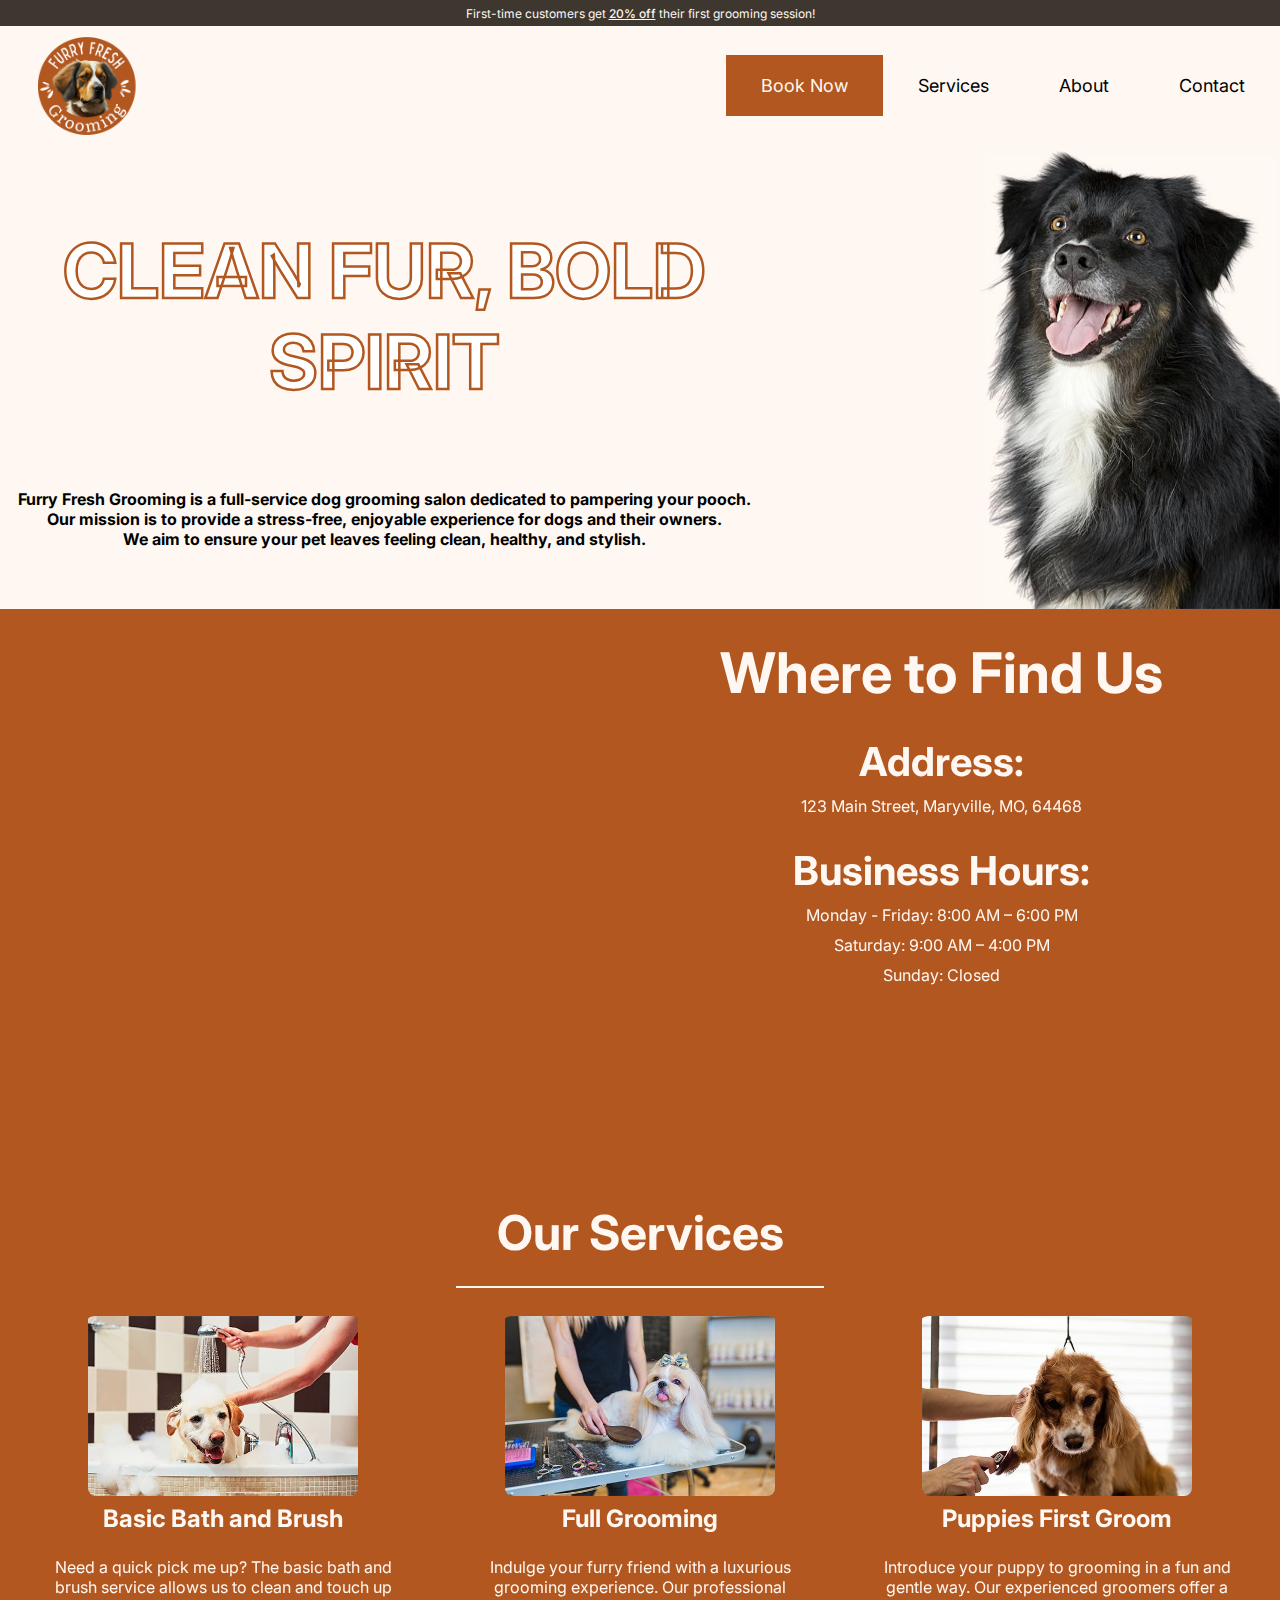
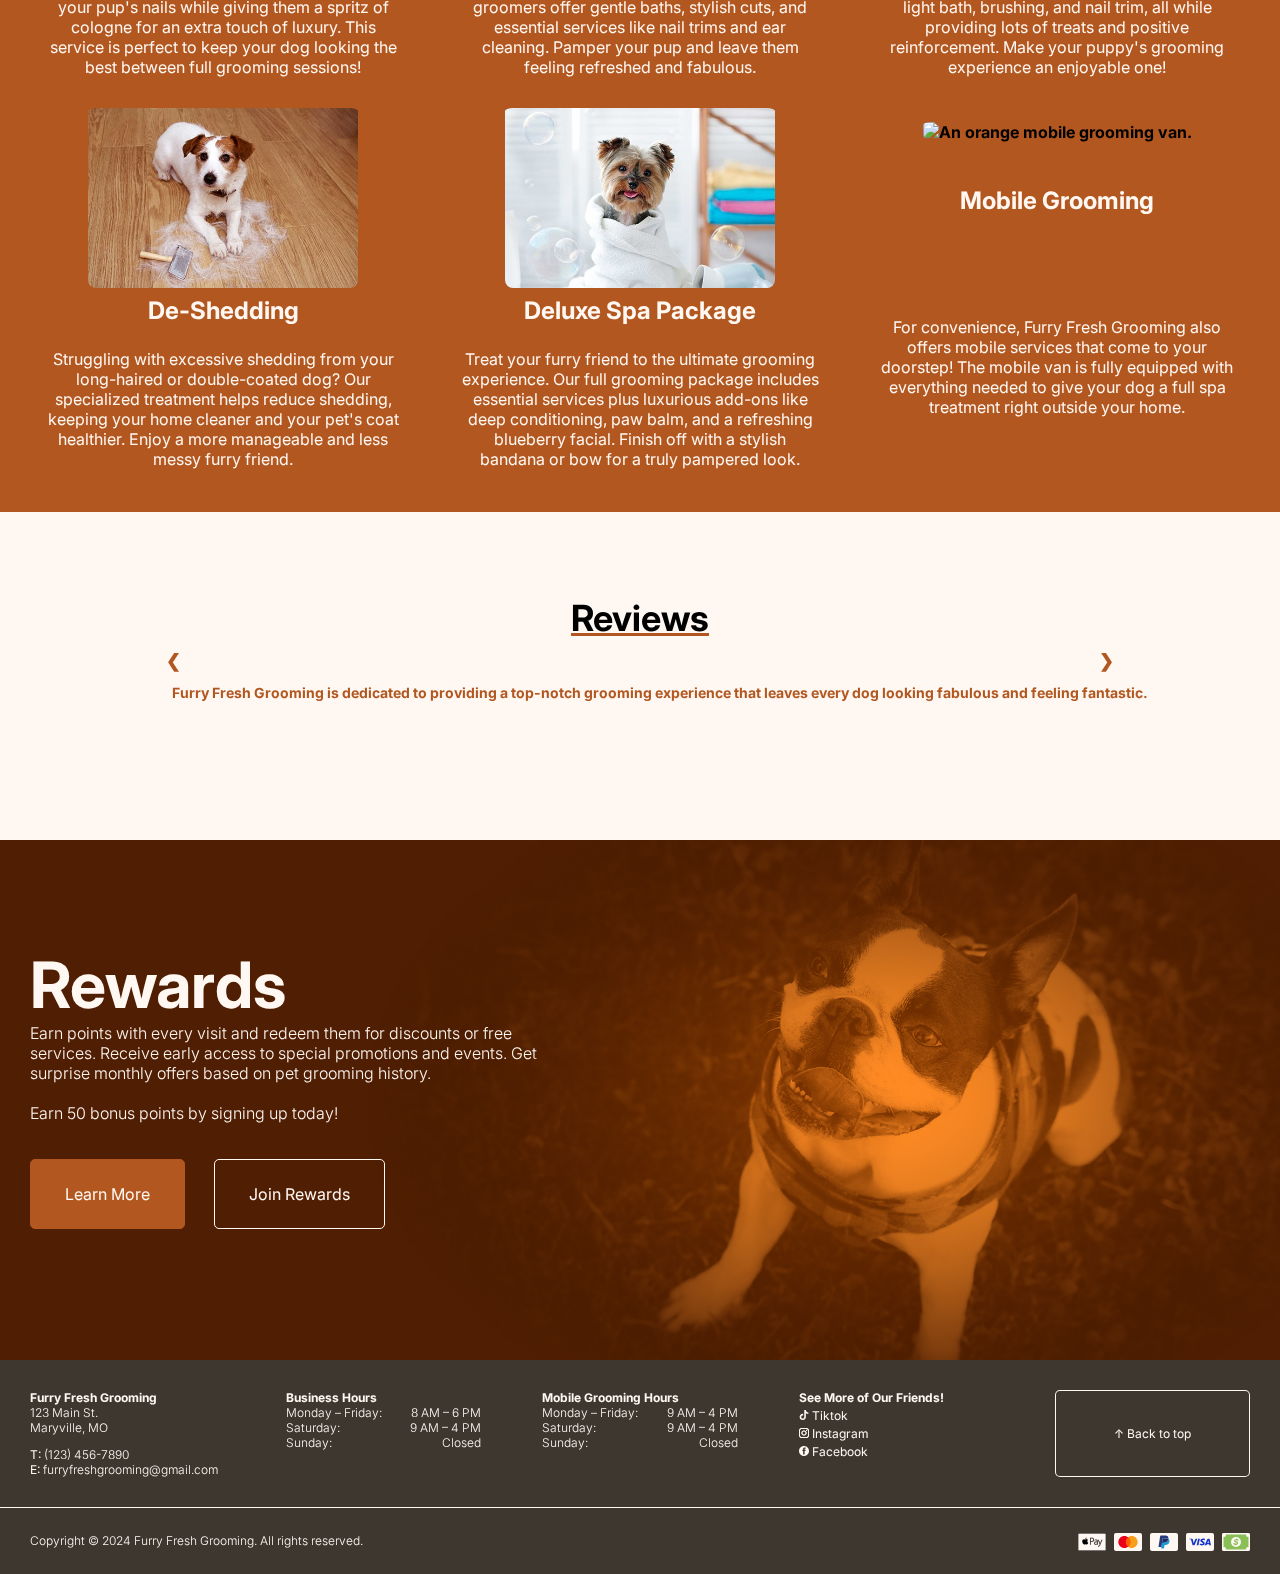
==== index.html @ d6b36825 "CFBS" ====
<!doctype html>
<html lang="en">
    <head>
        <title>Furry Fresh Grooming | Home</title>
        <meta charset="UTF-8">
        <link rel="stylesheet" href="styles.css">
        <meta name="viewport" content="width=device-width, initial-scale=1.0">
        <meta name="description" content="Furry Fresh Grooming offers professional pet grooming services to keep your furry friends looking and feeling their best.">
        <meta name="keywords" content="Furry Fresh Grooming, Grooming, Dog Grooming, Mobile Grooming, Pet Spa Services, Professional Pet Grooming, Dog Haircuts, Pet Nail Trimming, Pet Groomers Near Me, Full-service pet grooming, Pet Grooming services near me">
        <link rel="shortcut icon" href="images/favicon.ico">
        <link rel="icon" type="image/png" sizes="32x32" href="images/favicon-32x32.png">
        <link rel="apple-touch-icon" sizes="180x180" href="images/apple-touch-icon.png">
        <link rel="icon" sizes="192x192" href="images/android-chrome-192x192.png">
        <!-- Google fonts embed code -->
        <link rel="preconnect" href="https://fonts.googleapis.com">
        <link rel="preconnect" href="https://fonts.gstatic.com" crossorigin>
        <link href="https://fonts.googleapis.com/css2?family=Inter:ital,opsz,wght@0,14..32,100..900;1,14..32,100..900&display=swap" rel="stylesheet">
        <script src="script.js"></script>
    </head>
    <body>
        <!--20% BANNER-->
        <div class="banner">
            <a href="book.html">First-time customers get <span class="underline">20% off</span> their first grooming&nbsp;session!</a>
        </div>
        
        <!-- Use the header area for the website name or logo -->
        <header>
            <a href="index.html"><img src="images/ffg-logo.png" alt="Furry Fresh Grooming logo" height="110" width="110"></a>
            <!--Nav for website desktop-->
            <nav>
                <ul>
                    <li><a href="book.html" class="book-now">Book Now</a></li>
                    <li class="dropdown">
                        <a href="services.html">Services</a>
                        <ul class="dropdown-Rewards">
                            <li><a href="rewards.html">Rewards</a></li>
                        </ul>
                    </li>
                    <!--About section-->
                    <li class="dropdown">
                        <a href="about.html">About</a>
                        <ul class="dropdown-About">
                            <li><a href="faq.html">FAQ</a></li>
                            <li><a href="mobile-grooming.html">Mobile Grooming</a>
                        </ul>
                    </li>
                    <li><a href="contact.html">Contact</a></li>
                </ul>
            </nav>
            <a class="menu-icon" onclick="hamburger()">&equiv;</a>
        </header>

        <!-- Use the main area to add the main content of the webpage -->
        <main>
            <!--CLEAN FUR BOLD SPIRIT of home page-->
            <section id="dog-img" class="main">
                <div class="text-container">
            <div class="CFBS">
                <h2>CLEAN FUR, BOLD SPIRIT</h2>
            </div>
                    <p>Furry Fresh Grooming is a full-service dog grooming salon dedicated to pampering your pooch.</p>
                    <p>Our mission is to provide a stress-free, enjoyable experience for dogs and their owners.</p>
                    <p>We aim to ensure  your pet leaves feeling clean, healthy, and stylish.</p>
                </div>
                <img src="images/furry-fresh-grooming.jpg" alt="Dog Smiling" class="happy-dog-img" width="300" height="350">
            </section>
            <!--Location Section-->
            <section class="location">
                <div>
                    <iframe src="https://www.google.com/maps/embed?pb=!1m18!1m12!1m3!1d3040.798085076285!2d-94.87518152556625!3d40.34682495989349!2m3!1f0!2f0!3f0!3m2!1i1024!2i768!4f13.1!3m3!1m2!1s0x87eac514d7d5eced%3A0x302426403bd6cb05!2s123%20N%20Main%20St%2C%20Maryville%2C%20MO%2064468!5e0!3m2!1sen!2sus!4v1729638939676!5m2!1sen!2sus" width="600" height="500" style="border:0;" allowfullscreen="" ></iframe>
                </div>
                <div id="info-container">
                    <h1>Where to Find Us</h1>
                    <h3>Address:</h3>
                    <p>123 Main Street, Maryville, MO, 64468</p>
                    <h3>Business Hours:</h3>
                    <p>Monday - Friday: 8:00 AM – 6:00 PM</p>
                    <p>Saturday: 9:00 AM – 4:00 PM</p>
                    <p>Sunday: Closed</p>
                </div>
            </section>
            
            <!--Services Section-->
            <section class="service">
                <h4>Our Services</h4>
                <hr class="short-line2">
                <div class="table-container">
                    <table class="tab-desk-table">
                        <tr>
                            <th class="img">
                                <img src="images/basic-bath-and-brush.jpg" alt="A dog being given a bath in a bathtub." class="round" width="150" height="110">
                            </th>
                        </tr>
                        <tr>
                            <td><h2>Basic Bath and Brush</h2></td>
                        </tr>
                        <tr>
                            <td><p>Need a quick pick me up? The basic bath and brush service allows us to clean and touch up your pup's nails while giving them a spritz of cologne for an extra touch of luxury. This service is perfect to keep your dog looking the best between full grooming sessions!</p></td>
                        </tr>
                    </table>

                    <table class="tab-desk-table">
                        <tr>
                            <th class="img">
                                <img src="images/full-grooming.jpg" alt="A dog being brushed and styled with a bow." class="round">
                            </th>
                        </tr>

                        <tr>
                            <td><h2>Full Grooming</h2></td>
                        </tr>

                        <tr>
                            <td><p>Indulge your furry friend with a luxurious grooming experience. Our professional groomers offer gentle baths, stylish cuts, and essential services like nail trims and ear cleaning. Pamper your pup and leave them feeling refreshed and fabulous.</p></td>
                        </tr>
                    </table>

                    <table class="tab-desk-table">
                        <tr>
                            <th class="img">
                                <img src="images/puppies-first-groom.jpg" alt="A puppy is being brushed." class="round">
                            </th>
                        </tr>

                        <tr>
                            <td><h2>Puppies First Groom</h2></td>
                        </tr>

                        <tr>
                            <td><p>Introduce your puppy to grooming in a fun and gentle way. Our experienced groomers offer a light bath, brushing, and nail trim, all while providing lots of treats and positive reinforcement. Make your puppy's grooming experience an enjoyable one!</p></td>
                        </tr>
                    </table>

                    <table class="tab-desk-table">
                        <tr>
                            <th class="img">
                                <img src="images/de-shedding.jpg" alt="A dog is sitting on the ground in front of his fur and brush." class="round">
                            </th>
                        </tr>

                        <tr>
                            <td><h2>De-Shedding</h2></td>
                        </tr>

                        <tr>
                            <td><p>Struggling with excessive shedding from your long-haired or double-coated dog? Our specialized treatment helps reduce shedding, keeping your home cleaner and your pet's coat healthier. Enjoy a more manageable and less messy furry friend.</p></td>
                        </tr>
                    </table>

                    <table class="tab-desk-table">
                        <tr>
                            <th class="img">
                                <img src="images/deluxe-spa-package.jpg" alt="A dog wrapped in a towel with bubbles floating." class="round">
                            </th>
                        </tr>
                        <tr>
                            <td><h2>Deluxe Spa Package</h2></td>
                        </tr>

                        <tr>
                            <td><p>Treat your furry friend to the ultimate grooming experience. Our full grooming package includes essential services plus luxurious add-ons like deep conditioning, paw balm, and a refreshing blueberry facial. Finish off with a stylish bandana or bow for a truly pampered look.</p></td>
                        </tr>
                    </table>

                    <table class="tab-desk-table">
                        <tr>
                            <th class="img">
                                <img src="images/mobile-grooming.jpg" alt="An orange mobile grooming van." class="round">
                            </th>
                        </tr>
                        <tr>
                            <td><h2>Mobile Grooming</h2></td>
                        </tr>
                        <tr>
                            <td><p>For convenience, Furry Fresh Grooming also offers mobile services that come to your doorstep! The mobile van is fully equipped with everything needed to give your dog a full spa treatment right outside your home.</p></td>
                        </tr>
                </table>
            </div>
            </section>
            
           <!-- Reviews section of home page--> 
            <section class="review-slideshow">
                <div class="slide-container">
                    <h1>Reviews</h1>
                    <div class="slides-wrapper">
                        <div class="mySlides review-slide">
                            <h4>Furry Fresh Grooming is dedicated to providing a top-notch grooming experience that 
                                leaves every dog looking fabulous and feeling fantastic.</h4>  
                        </div>
                        <div class="mySlides review-slide01">
                            <p>"Furry Fresh Grooming made my dog feel like a star! 
                            The groomers were so patient with my nervous pup."</p>
                            <h4>– Emily R.</h4>
                        </div> 
                        <div class="mySlides review-slide02">
                            <p>"My Golden Retriever has never looked better. I love the mobile service!"</p>
                            <h4>– James K</h4>
                        </div>
                        <div class="mySlides review-slide03">
                            <p>"Great service and friendly staff. My dog always looks great after a grooming session."</p>
                            <h4>- Michael R.</h4>
                        </div>
                    </div>
                    <!-- Navigation Buttons-->
                    <a class="prev" onclick="plusSlides(-1)">&#10094;</a>
                    <a class="next" onclick="plusSlides(1)">&#10095;</a>
                </div>
                    <!--Dots Button-->
                <div class="dots-container">
                    <span class="dot" onclick="currentSlide(1)"></span>
                    <span class="dot" onclick="currentSlide(2)"></span>
                    <span class="dot" onclick="currentSlide(3)"></span>
                    <span class="dot" onclick="currentSlide(3)"></span>
                </div>                     
            </section>
            <section class="rewards-home">
                <img src="images/pug.jpg" alt="We offer an exclusive Paw-Prints Rewards program.">
                <h2>Rewards</h2>
                <p>Earn points with every visit and redeem them for discounts or free services. Receive early access to special promotions and events. Get surprise monthly offers based on pet grooming&nbsp;history.<br><br>Earn 50 bonus points by signing up&nbsp;today!</p>
                <div>
                    <a href="rewards.html" class="btn">Learn&nbsp;More</a>
                    <a href="rewards.html#join" class="btn">Join&nbsp;Rewards</a>
                </div>
            </section>
        </main>
        <!-- Use the footer area to add webpage footer content -->
        <footer>
            <div class="flex five-column">
                <div class="basic-information">
                    <div>
                        <h3>Furry Fresh Grooming</h3>
                        <p>123 Main St.</p>
                        <p>Maryville, MO</p>
                    </div>
                    <div>
                        <p><b>T:</b> <a href="tel:1234567890">(123) 456-7890</a></p>
                        <p><b>E:</b> <a href="mailto:furryfreshgrooming@gmail.com">furryfreshgrooming@gmail.com</a></p>
                    </div>
                </div>
                <div>
                    <h3>Business Hours</h3>
                    <div class="flex">
                        <div>
                            <p>Monday &ndash; Friday:</p>
                            <p>Saturday:</p>
                            <p>Sunday:</p>
                        </div>
                        <div class="text-align-right">
                            <p>8 AM &ndash; 6 PM</p>
                            <p>9 AM &ndash; 4 PM</p>
                            <p>Closed</p>
                        </div>
                    </div>
                </div>
                <div>
                    <h3>Mobile Grooming Hours</h3>
                    <div class="flex">
                        <div>
                            <p>Monday &ndash; Friday:</p>
                            <p>Saturday:</p>
                            <p>Sunday:</p>
                        </div>
                        <div class="text-align-right">
                            <p>9 AM &ndash; 4 PM</p>
                            <p>9 AM &ndash; 4 PM</p>
                            <p>Closed</p>
                        </div>
                    </div>
                </div>
                <div>
                    <h3>See More of Our Friends!</h3>
                    <ul class="socials">
                        <li><a href="https://www.tiktok.com/@furryfreshgrooming"><img src="images/tiktok.svg" alt="Tiktok">&nbsp;Tiktok</a></li>
                        <li><a href="https://www.instagram.com/furryfreshgrooming/"><img src="images/instagram.svg" alt="Instagram">&nbsp;Instagram</a></li>
                        <li><a href="https://facebook.com/furryfreshgrooming"><img src="images/facebook.svg" alt="Facebook">&nbsp;Facebook</a></li>
                    </ul>
                </div>
                <a href="#top" class="back-to-top">↑ Back to top</a>
            </div>
            <div class="flex">
                <p>Copyright © 2024 Furry Fresh Grooming. All&nbsp;rights&nbsp;reserved.</p>
                <ul class="payment-methods">
                    <li><img src="images/apple-pay.svg" alt="We accept payment through Apple Pay."></li>
                    <li><img src="images/Mastercard.svg" alt="We accept payment through Mastercard credit and debit cards."></li>
                    <li><img src="images/Paypal.svg" alt="We accept payment through Paypal."></li>
                    <li><img src="images/Visa.svg" alt="We accept payment through Visa credit and debit cards."></li>
                    <li><img src="images/Cash.svg" alt="We accept payment through cash."></li>
                </ul>
            </div>
        </footer>
    </body>
</html>
---- styles.css ----
/* Names: Aaron Hare, Alyna Thibault, Mariah Thomas */

/* Global CSS */
* {
    font-family: 'Inter';
}

body, p, h3 {
    margin: 0;
    padding: 0;
}

body {
    background-color: #fff7f2;
}

h2, h3, h4 {
    margin-top: 0;
}

a {
    color: inherit;
    text-decoration: inherit;
}

ul {
    margin: 0 0 0 30px;
    padding: 0;   
}

.flex {
    display: flex;
    flex-direction: row;
    justify-content: space-between;
}

.paragraph {
    padding: 20px 30px;
    font-size: 2em; 
    line-height: 1.6; 
    color: #3D372F;
    background-color: #fff7f2;
    margin: 0;
}

.red {
    color: #d00000;
}

/* Global form styles */
form {
    display: flex;
    flex-direction: row;
    flex-wrap: wrap;
    justify-content: space-between;
}

form > * {
    width: 48.5%;
    margin-bottom: 25px;
    box-sizing: border-box;
}

form input#submit {
    width: inherit;
    margin: inherit;
}

form label, form > p > input {
    width: 100%;
    display: block;
    box-sizing: border-box;
    font-size: 14px;
}

form label, .form-container > p {
    margin-bottom: 6px;
}

form input {
    padding: 16px;
    border-radius: 5px;
    border: none;
}

form input#submit {
    background-color:#B2571F;
    color: #fff7f2;
    padding: 16px 32px;
    font-weight: 600;
    cursor: pointer;
}

form fieldset {
    height: fit-content;
}

form textarea {
    width: -webkit-fill-available;
    resize: none;
}

.form-container h2 {
    margin-top: 0;
    font-size: 38px;
    text-align: center;
}

.form-container > p:last-of-type {
    margin-bottom: 25px;
}

/* Desktop Footer Styling */
footer {
    background-color: #3D372F;
    color: #fff7f2;
    font-size: 12px;
}

footer p {
    font-weight: 300;
}

footer h3 {
    font-size: inherit;
}

footer a {
    -webkit-transition: color 100ms ease, -wekit-filter 100ms ease;
    transition: color 100ms ease;
}

footer .flex.five-column > * {
    width: 16%;
}

footer > div:first-child {
    padding: 30px;
    border-bottom: #fff7f2 1px solid;
}

footer > div:last-child {
    padding: 20px 30px;
    align-items: center;
}

footer .back-to-top {
    box-shadow: inset 0px 0px 0px 1px #fff7f2;
    border-radius: 5px;
    display: flex;
    align-items: center;
    justify-content: center;
    transition: all 100ms ease;
}

footer .text-align-right {
    text-align: right;
}

footer li {
    list-style-type: none;
}

footer .payment-methods img {
    width: 28px;
    height: 18px;
    display: block;
}

footer .payment-methods li {
    display: inline-block;
    margin-right: 5px;
}

footer .payment-methods li:last-child {
    margin-right: 0;
}

footer ul.socials {
    margin: 0;
}

footer .socials img {
    width: 10px;
    height: 10px;
}

footer .basic-information div:first-child {
    margin-bottom: 12px;
}

/*STYLES FOR BANNER desktop*/
.banner {
    background-color: #3D372F;
    text-align: center;
    padding: 2px 0 4px 0;
}

.banner a {
    color: #fff7f2;
    font-size: 12px;
}

.underline {
    text-decoration: underline;
    font-weight: 500;
}

/* Desktop Viewport: Style rule for header */
header {
    background-color: #fff7f2;
    padding-left: 30px;
    display: flex;
    flex-direction: row;
    flex-wrap: wrap;
    justify-content: space-between;
    font-size: 18px;
}

nav {
    display: flex;
    flex-direction: column;
    justify-content: center;
}

nav ul {
    list-style-type: none;
    display: flex;
    margin: 0;
}

nav li a {
    padding: 20px 35px;
    display: block;
}

img {
    padding-top: 5px;
}

.menu-icon {
display: none;
}

.mobile-nav {
    display: none;
}

/*Book now design for desktop*/
.book-now {
    background-color: #B2571F;
    color: #fff7f2;
}

/*Style for Dropdown(SERVICES/About)*/

nav, .dropdown{
    position: relative;
    z-index: 1;
}

.dropdown > a {
    padding: 20px 35px;
    color: inherit;
    text-decoration: none;
}

/* Dropdown menu */
.dropdown ul {
    display: none;
    position: absolute;
    background-color:#B2571F;
    padding: 0;
    margin: 0;
    list-style: none;
    z-index: 100;
}

/* Display dropdown on hover */
.dropdown:hover ul {
    display: block;
    z-index: 100;
}

/* Dropdown item styles */
.dropdown ul li a {
    padding: 12px 20px;
    display: block;
    color: #fff7f2;
    text-decoration: none;
}


/* Hover effect for both the dropdown items and the parent */
.dropdown > a:hover,
.dropdown ul li a:hover {
    background-color: #B2571F;
    color: #fff7f2;
}

/*lines for chid dropdowns*/
.dropdown-About li {
    padding: 10px; 
    border-bottom: 1px solid #fff7f2; 
}

.dropdown-About li:last-child {
    border-bottom: none;
}

/* Hero Section Styling */
section {
    padding: 30px;
}
section.hero {
    position: relative;
    min-height: 400px;
    background-repeat: no-repeat;
    background-size: cover;
    background-position: center;
    display: flex;
    flex-direction: column;
    justify-content: flex-end;
    flex-wrap: wrap;
    color: #fff;
    font-size: 56px;
    text-shadow: 1px 1px 5px rgba(61, 55, 47, 0.5);
}

section.hero h1 {
    margin: 0;
}

section.hero.about{
 background-image: linear-gradient(to bottom, rgba(221, 121, 59, 0.5), rgba(221, 121, 59, 0.5)), url("images/happy-dogs.jpg");
}
/*BOOK NOW style*/
section.hero.book {
    background-image: linear-gradient(to bottom, rgba(221, 121, 59, 0.5), rgba(221, 121, 59, 0.5)), url("images/book-now.jpg");
}
/*Services page style*/
section.hero.services {
    background-image: linear-gradient(to bottom, rgba(221, 121, 59, 0.5), rgba(221, 121, 59, 0.5)), url("images/services-header.jpg");
}
.services {
    background-color: #fff7f2;
    line-height: 1.6;  
    padding: 20px 30px;
    margin: 0;
    
}

.services p {
    padding-top: 15px;
    font-size: 1.5em;
}

.services h3 {
    padding-top: 30px;
    font-size: 1.7em;
}

.services h4 {
    font-size: 2.5em;
}

.round {
  border-radius: 8px;
}

.prices {
    width: 87%;
    height: 87%;
    display: block;
    margin-left: auto;
    margin-right: auto;
    margin-top: 20px;
    margin-bottom: 20px;
}
.long-line {
    border: 1px solid black;
    width: 100%;
    margin-left: auto;
    margin-right: auto;
    margin-top: 45px;
    margin-bottom: 25px;
}

.long-line2 {
    border: 1px solid black;
    width: 100%;
    margin-left: 100%;
    margin-right: auto;
    margin-top: 15px;
    margin-bottom: 35px;
}

.short-line {
    border: 1px solid black;
    width: 23%;
    margin-left: 0;
    margin-right: auto;
    margin-top: 10px;
}

.learn-btn {
    background-color: #B2571F;
    border: none;
    color: white;
    padding: 15px 32px;
    text-align: center;
    text-decoration: none;
    display: inline-block;
    font-size: 16px;
    border-radius: 8px;
    margin-top: 50px;
}

/*Style for Hover Img*/
.service .img {
    width: fit-content;
}

.service .img:hover:before {
    background: #B96531;
    content: "";
    width: 150px;
    height: 110px;
    position: absolute;
    margin-left: 10px;
    margin-top: 10px;
    z-index: -1;
    border-radius: 8px;
}

.service {
    background-color: #B2571F;
}

.service h4 {
    text-align: center;
    font-size: 3em;
    color: #fff7f2;
}

.short-line2 {
    border: 1px solid #fff7f2;
    width: 30%;
    margin-left: auto;
    margin-right: auto;
    margin-top: -40px;
    margin-bottom: 10px;
}

/*Style for Services Table*/
.table-container {
    display: flex;
    flex-wrap: wrap; /* Allows tables to wrap on smaller screens */
    justify-content: space-between; /* Space out the tables */
}

.tab-desk-table {
    margin: 10px; /* Adds some space between the tables */
    width: 30%; /* Adjusts the width of the tables */
}

td {
    text-align: center;
    color: #fff7f2;
}

/*Location Home Page Style*/
#info-container {
        align-content: center;
        margin-left: 60px;
    }
.location {
    background-color: #B2571F;
    display: flex;
    align-items: flex-start;
}


.location h1 {
    color: #fff7f2;
    font-size: 3.5em;
    margin: 0 0 10px;
}

.location h3 {
    color: #fff7f2;
    font-size: 2.5em;
    margin: 30px 0 10px;
    text-align: center;
}

.location p {
    color: #fff7f2;
    margin: 0 0 10px;
    text-align: center;
}

iframe {
    margin-right: 30px;
}
/*Services Section Home Page Style*/
.img img {
    width: 75%;
    height: 75%;
}
/* Rewards page styles */
section.hero.rewards {
    background-image: linear-gradient(to bottom, rgba(221, 121, 59, 0.5), rgba(221, 121, 59, 0.5)), url("images/rewards.jpg");
}

section.rewards h2, section.perks h2 {
    margin-top: 0;
    font-size: 38px;
    text-align: center;
}

section.rewards h3 {
    margin-bottom: 25px;
}

section.rewards .flex.three-column {
    padding: 0 30px;
}

section.rewards .flex.three-column > div:last-child {
    margin-bottom: 0;
}

.flex.three-column > * {
    width: calc(90% / 3);
}

section.rewards .flex.three-column > div {
    flex-direction: column;
    align-items: center;
    justify-content: flex-start
}

section.rewards p.icon {
    width: 100px;
    height: 100px;
    background-color: #B2571F;
    color: #fff7f2;
    font-size: 40px;
    border-radius: 100%;
    display: flex;
    flex-direction: row;
    align-items: center;
    justify-content: center;
    margin-bottom: 25px;
}

section.perks, section#join {
    background-color: #ede8e2;
    padding: 30px;
}

section.perks {
    margin: 0 30px;
}

section.terms-conditions {
    font-size: 14px;
}

section.terms-conditions h4 {
    margin: 0 0 4px 0;
}

/*Book Now Styling*/
.hero.book{
    text-align: left;
    background-color: #B2571F;
    color: #fff7f2;
    padding: 20px;
    width: 100%;
    margin-bottom: 20px;
}

/* Disclaimer section styling */
.hero-disclaimer {
    text-align: left;
    background-color: #fff7f2;
    padding: 15px;
    margin-bottom: 20px;
    border-bottom: 2px solid #B2571F;
    
}

.hero-disclaimer h2 {
    text-align: center;
    font-size: 30px;
    margin-bottom: 10px;
    
}

/* Form layout for the location options */
.hero-location, .booking-form {
    width: 100%;
    margin-bottom: 20px;
    padding: 10px;
    background-color: #fff7f2;
    word-spacing: 10px;
}

/* Styling for each question header */
.hero-location h2, .booking-form h2 {
    font-size: 20px;
    margin-bottom: 10px;
    color: #3D372F;
}

/* Location radio buttons layout */
.location-selection {
    display: flex;
    flex-direction: column;
}

/* Style each form group for booking details */
.booking-form .form-group {
    display: flex;
    flex-direction: column;
    margin-bottom: 30px;
    
}

.booking-form label {
    font-weight: bold;
    color: #3D372F;
}

.booking-form input[type="text"], .booking-form input[type="tel"], .booking-form input[type="email"] {
    padding: 8px;
    font-size: 16px;
    border: 1px solid #ccc;
    border-radius: 4px;
}

.services-selection label {
    display: flex;
    align-items: center;
    gap: 8px;
}

.services-selection input[type="checkbox"] {
    transform: scale(1.2);
}

/*Contact Page Styling*/
section.hero.contact{
    background-image: linear-gradient(to bottom, rgba(221, 121, 59, 0.5), rgba(221, 121, 59, 0.5));
    
}

.contact h2{
    text-align: center;
    font-size: 2em;
}

.contact h4 {
    text-align: center;
    font-size: 1.5em;
    color: #B2571F;
}

.tel-link {
    display: none;
}

.tel-num {
    display: block;
}

.contact-email-link {
    color: #B2571F;
    font-size: 1em;
}

.map {
    border: 2px solid #3D372F;
    width: 100%;
    max-width: 600px;
    height: 450px;
}

/*About content*/
.paragraph {
    padding: 20px 30px;
    font-size: 2em; 
    line-height: 1.6; 
    color: #3D372F;
    text-align: center;
    background-color: #fff7f2;
    margin: 0;
    border-bottom: 2px solid #B2571F;
}

.about, .about-motto {
    background-color: #fff7f2;
    line-height: 1.6;  
    padding: 20px 30px;
    margin: 0;
    
}

.about h2, .about-motto h2 {
    margin-bottom: 10px;
    text-align: left;
    font-size: 2em;
}

.about p {
    font-size: 1.5em;
}

.about-motto h2{
    background-color: #fff7f2;
    color:#3D372F;
    padding: 20px 30px;
    margin: 0;
}

.about-motto h1 {
    font-size: 2em;
    color:#B2571F;
    text-align: center;
    margin: 0 auto;
    line-height: 1.2;
    word-spacing: 35px;
}

/* Mobile Grooming Content */
section.hero.mobile-grooming {
    background-image: linear-gradient(to bottom, rgba(221, 121, 59, 0.5), rgba(221, 121, 59, 0.5)), url("images/mobile-grooming-header.jpg");
    object-position: inherit;
}

section.mobile-grooming > p {
    margin-bottom: 36px;
}

section.mobile-grooming img {
    width: 100%;
}

.flex.two-column {
    align-items: center;
    margin-bottom: 36px;
}

.flex.two-column > * {
    width: 48.5%;
}

/*FAQ-about sub-content*/
section.FAQ {
    background-image: linear-gradient(to top, rgba(221, 121, 59, 0.5), rgba(221, 121, 59, 0.5));
}

.FAQ-list{
    list-style-type: none;
    padding-left: 0;
}

.FAQ-list li{
    margin-bottom: 50px;   
    text-align: left;
}

.FAQ-list h3{
    color: #B2571F;
}

.FAQ-header{
    color: #fff7f2;
    padding: 20px 0;
}

.FAQ-header h1{ 
    margin: 0;
    font-size: 50px;
    font-weight: bold;    
    max-width: 1200px;
}

.caq h2{
    margin-top: 25px;
    padding-left: 1.0em;
    text-align: center;
    font-size: 36px;
    border-bottom: 2px solid #B2571F;
}

/*INDEX Main styles*/
.slideshow-container{
    position: relative;
    max-width: 600px;
    margin: auto;
    overflow: hidden;
}

/*Index Clean Fur Bold Style*/
.CFBS{
    font-size: 50px;
    color:#ffffff;
    -webkit-text-stroke:#B2571F;
    -webkit-text-stroke-width: 2.5px;
    text-align: center;
    padding: 20px 0;
}

.CFBS p{
    font-family:Arial, Helvetica, sans-serif;  
}

.main{
    display: flex;
    align-items: center;
    justify-content: space-between;
    /*padding: 20px;*/
}

.text-container{
    display: flex;
    flex-direction: column;
    max-width: 60%;
}

.text-container p{
    font-size: 16px;
    color: #000;
    text-align: center;
    font-weight: bold;
}

.happy-dog-img{
    max-width: 40%;
    height: auto;
    margin-left: 10px;   
}
#dog-img {
    padding: 0;
}

/*INDEX- reviews style*/

.slide-container{
    max-width: 1000px;
    position: relative;
    margin:auto;
    padding: 30px 0;
}

.slide-container h1{
    text-align: center;
    font-size: 36px;
    text-decoration: underline #B2571F;
}
.review-slide{
    min-width: 100%;
    display: none;
    text-align: center;
    padding: 20px;
    font-size: 18px;
    color: #B2571F;
    background-color: #fff7f2;
}

.review-slide01{
    min-width: 100%;
    text-align: center;
    padding: 20px;
    font-size: 18px;
    color: #B2571F;
    background-color: #fff7f2;
}

.review-slide02{
    min-width: 100%;
    text-align: center;
    padding: 20px;
    font-size: 18px;
    color: #B2571F;
    background-color: #fff7f2;
}

.review-slide03{
    min-width: 100%;
    text-align: center;
    padding: 20px;
    font-size: 18px;
    color: #B2571F;
    background-color: #fff7f2;
}

.review-slide04{
    min-width: 100%;
    text-align: center;
    padding: 20px;
    font-size: 18px;
    color:#B2571F;
    background-color: #fff7f2;
}

.review-slide:first-child{
    display: block;
}

.prev, .next{
    cursor: pointer;
    position: absolute;
    top: 50%;
    width: auto;
    margin-top: -22px;
    padding: 16px;
    color: #B2571F;
    font-weight: bold;
    font-size: 18px;
    transition: 0.6s ease;
    border-radius: 50%;
    user-select: none;    
    z-index: 2;
}

.prev{
    left: 10px;
}

.next{
    right: 10px;
}

.dots-container{
    text-align: center;
    margin-top: 20px;
}

.dot{
    cursor: pointer;
    height: 15px;
    width: 15px;
    margin: 0 5px;
    background-color: #fff7f2;
    border-radius: 50%;
    display: inline-block;
    transition: background-color 0.6s ease;
}

.active, .dot:hover{
    background-color: #B2571F;    
}


.slides-wrapper{
    display: flex;
    transition: transform 0.5s ease-in-out;
}

/*Overall Reviews Styling*/
.review-slide{
    font-size: 14px;
    color: #B2571F;
    margin: 1px;
}

.review-slide01{
    font-size: 14px;
    color: #B2571F;
    margin: 0;
}

.review-slide02{
    font-size: 14px;
    color: #B2571F;
    margin: 0;
}

.review-slide03{
    font-size: 14px;
    color: #B2571F;
    margin: 0;
}

.review-slide04{
    font-size: 14px;
    color: #B2571F;
    margin: 0;
}

.review-slide p{
    font-size: 14px;
    color: #B2571F;
    margin: 0;  
}

.review-slide01 p{
    font-size: 14px;
    color: #B2571F;
    margin: 0;  
}

.review-slide02 p{
    font-size: 14px;
    color: #B2571F;
    margin: 0;  
}

.review-slide03 p{
    font-size: 14px;
    color: #B2571F;
    margin: 0;  
}

.review-slide04 p{
    font-size: 14px;
    color: #B2571F;
    margin: 0;  
}
.review-slide{
    width: 88%;
    margin: auto;
}

.review-slide01{
    width: 88%;
    margin: auto;
}

.review-slide02{
    width: 88%;
    margin: auto;
}

.review-slide03{
    width: 88%;
    margin: auto;
}

.review-slide04{
    width: 88%;
    margin: auto;
}

.mySlides {
    display: none;
}


section.rewards-home {
    background-color: #521f01;
    color: #fff7f2;
    padding-right: 52.5%;
    min-height: 460px;
    display: flex;
    flex-direction: column;
    flex-wrap: wrap;
    justify-content: center;
    align-items: flex-start;
    background-image: url('images/pug-gradient-map.jpg');
    background-size: cover;
    background-repeat: no-repeat;
    background-position: right;
}

section.rewards-home img {
    display: none;
}

section.rewards-home h2 {
    margin: 0;
    font-size: 64px;
}

section.rewards-home p {
    font-weight: 300;
    margin-bottom: 36px;
    max-width: 550px;
}

a.btn {
    display: inline-block;
    border: 1px #fff7f2 solid;
    border-radius: 5px;
    padding: 24px 34px;
}

a.btn:first-of-type {
    background-color: #B2571F;
    border-color: #B2571F;
    color: #fff7f2;
    margin-right: 25px;
    margin-bottom: 25px;
}

@media(max-width: 1125px) {
    /* Column Width Adjustment */
    footer .flex.five-column > * {
        width: 17%;
    }
}

@media(max-width: 1075px) {
    /* Column Width Adjustment */
    footer .flex.five-column > * {
        width: 18%;
    }

    /* Rewards background switch */
    section.rewards-home {
        background-image: url('images/pug-gradient-map-tablet.jpg');
    }
}

@media(max-width: 939px) {
    section.rewards-home {
        background-image: none;
        padding-right: 30px;
    }

    section.rewards-home img {
        display: block;
        width: 100%;
        max-width: 500px;
        margin-bottom: 25px;
        padding: 0;
        border-radius: 5px;
    }

    section.rewards-home p {
        max-width: none;
    }
}

/* Mobile Styles Rules for Pages*/
@media (max-width: 768px) {
    /* Mobile Nav Styles */
    nav {
        display: none;
        position: absolute;
        top: 156px;
        left: 0;
        background-color: #3D372F;
        color: #fff7f2;
        width: 100%;
    }

    nav ul {
        display: block;
    }

    nav ul li {
        text-align: center;
    }

    nav ul li a:hover {
        background-color: #B2571F;
        color: #fff7f2;
    }

    .dropdown ul {
        display: block;
        position: unset;
        background-color: inherit;
    }

    .dropdown ul li a {
        padding: 20px 35px;
    }

    .dropdown-About li {
        padding: 0;
        border: 0;
    }

    a.menu-icon {
        display: flex;
        flex-direction: column;
        justify-content: center;
        font-size: 60px;
        padding: 0 30px;
        position: absolute;
        right: 0;
        height: 119px;
        cursor: pointer;
    }
    /*STYLES FOR BANNER mobile*/
    .banner {
        padding: 10px;
        font-size: 14px;
    }
    /* Hero Header and Disclaimer */
    .hero-book h1 {
        font-size: 36px;
    }

    /* Form Sections */
    .hero-disclaimer, .hero-location, .booking-form, .submit-section {
        padding: 15px;
    }

    /* Stack Radio and Checkbox Options Vertically */
    .location-selection, .services-selection {
        flex-direction: column;
    }

    /* Adjust Form Field Margins and Padding */
    .form-group input[type="text"], 
    .form-group input[type="email"], 
    .form-group input[type="tel"],
    .form-group input[type="radio"],
    .form-group input[type="checkbox"] {
        font-size: 14px;
        padding: 10px;
    }

    /* Adjust Button for Mobile */
    .submit-section .submit-btn {
        font-size: 18px;
        padding: 12px;
        width: 100%;
    }

    /*Map Style*/
    iframe {
        display: none;
            
    }
    
    /*About Page Mobile Style*/
    .about{
        text-overflow: ellipsis;
    }   
    
    .about p{
        text-align: center;
    }
    
    .about h2{
        text-align: center;
    }
    
    .about-motto h2{
        text-align: center;
        font-size: 30px;
    }
    
    .about-motto h1{
        text-align: center;
        font-size: 30px;
        
    }
    
    .happy-dog-img {
        display: none;
    }

    /* Rewards Page Mobile Styles */
    section.rewards .flex.three-column {
        display: block;
        padding: 0;
    }

    section.rewards .flex.three-column > div {
        width: 100%;
        align-items: flex-start;
        margin-bottom: 40px;
    }

    section.rewards h2, section.perks h2 {
        text-align: left;
    }

    section.rewards h3 {
        margin-bottom: 10px;
    }

    section.perks {
        margin: 0;
    }

    /* Hero Section Styles */
    section.hero {
        font-size: 36px!important;
    }

    /* Footer Styles */
    footer .flex.five-column {
        flex-wrap: wrap;
    }

    footer .flex.five-column > * {
        width: 45%;
        margin-bottom: 20px;
    }

    footer .flex.five-column > .back-to-top {
        display: inline-flex;
        height: 60px;
    }

    footer .flex.five-column .basic-information {
        width: 100%;
        display: flex;
        flex-direction: row;
        justify-content: space-between;
    }

    footer .basic-information div:first-child, footer .flex.five-column > *:last-child, footer .flex.five-column > *:nth-child(4) {
        margin-bottom: 0;
    }

    footer .basic-information div:last-child {
        text-align: right;
        margin-top: 12px;
    }

    /* Form Styles */
    form {
        flex-direction: column;
    }

    form > * {
        width: 100%;
    }

    .form-container h2 {
        text-align: left;
    }

    /* Tow Column Flex Styles*/
    .flex.two-column {
        flex-direction: column;
    }

    section.mobile-grooming .flex.two-column:first-of-type {
        flex-direction: column-reverse;
    }

    .flex.two-column > * {
        width: 100%;
    }

    .flex.two-column img {
        margin-bottom: 15px;
    }

    /* FAQ Styles*/
    .FAQ-header h1 {
        font-size: 28px;
    }

    .FAQ-list h3 {
        font-size: 1.1em;
    }

    .FAQ-list p {
        font-size: 0.95em;
    }

    /* Align main content flex layout vertically */
    .main {
        flex-direction: column;
        align-items: center;
        /*padding: 15px;*/
    }

    /* Responsive adjustments for text and image */
    .text-container {
        max-width: 90%; /* Full width on mobile */
        text-align: center;
    }

    .text-container p {
        font-size: 14px;
        padding: 10px 0;
    }
    
    .caq{
        display: none;
    }
}
/* Footer Hover Animations for Desktop */
@media (min-width: 768px) {
    footer a:hover {
        color:#B2571F;
    }

    footer .socials a:hover img {
        filter: invert(51%) sepia(95%) saturate(370%) hue-rotate(338deg) brightness(89%) contrast(94%);
    }
    
    footer .back-to-top:hover {
        background-color: #B2571F;
        color: #fff7f2;
        box-shadow: inset 1px 1px 1px 1px #B2571F;
    }
}

@media(max-width: 600px) {
    /* Footer Copyright Info/Payment Info Break */
    footer > div:last-child {
        display: block;
        text-align: center;
    }

    footer > div:last-child p {
        margin-bottom: 8px;
    }
}

@media(max-width: 450px) {
    /* Mobile Footer Styling */
    footer .flex.five-column > *, footer .flex.five-column .basic-information {
        width: 100%;
        display: block;
    }

    footer .basic-information div:last-child {
        text-align: left;
    }

    footer .flex.five-column > *:nth-child(4) {
        margin-bottom: 20px;
    }
}

@media(max-width: 370px) {
    /* Fixes menu position when banner breaks into 2 lines */
    nav {
        top: 173px;
    }
}
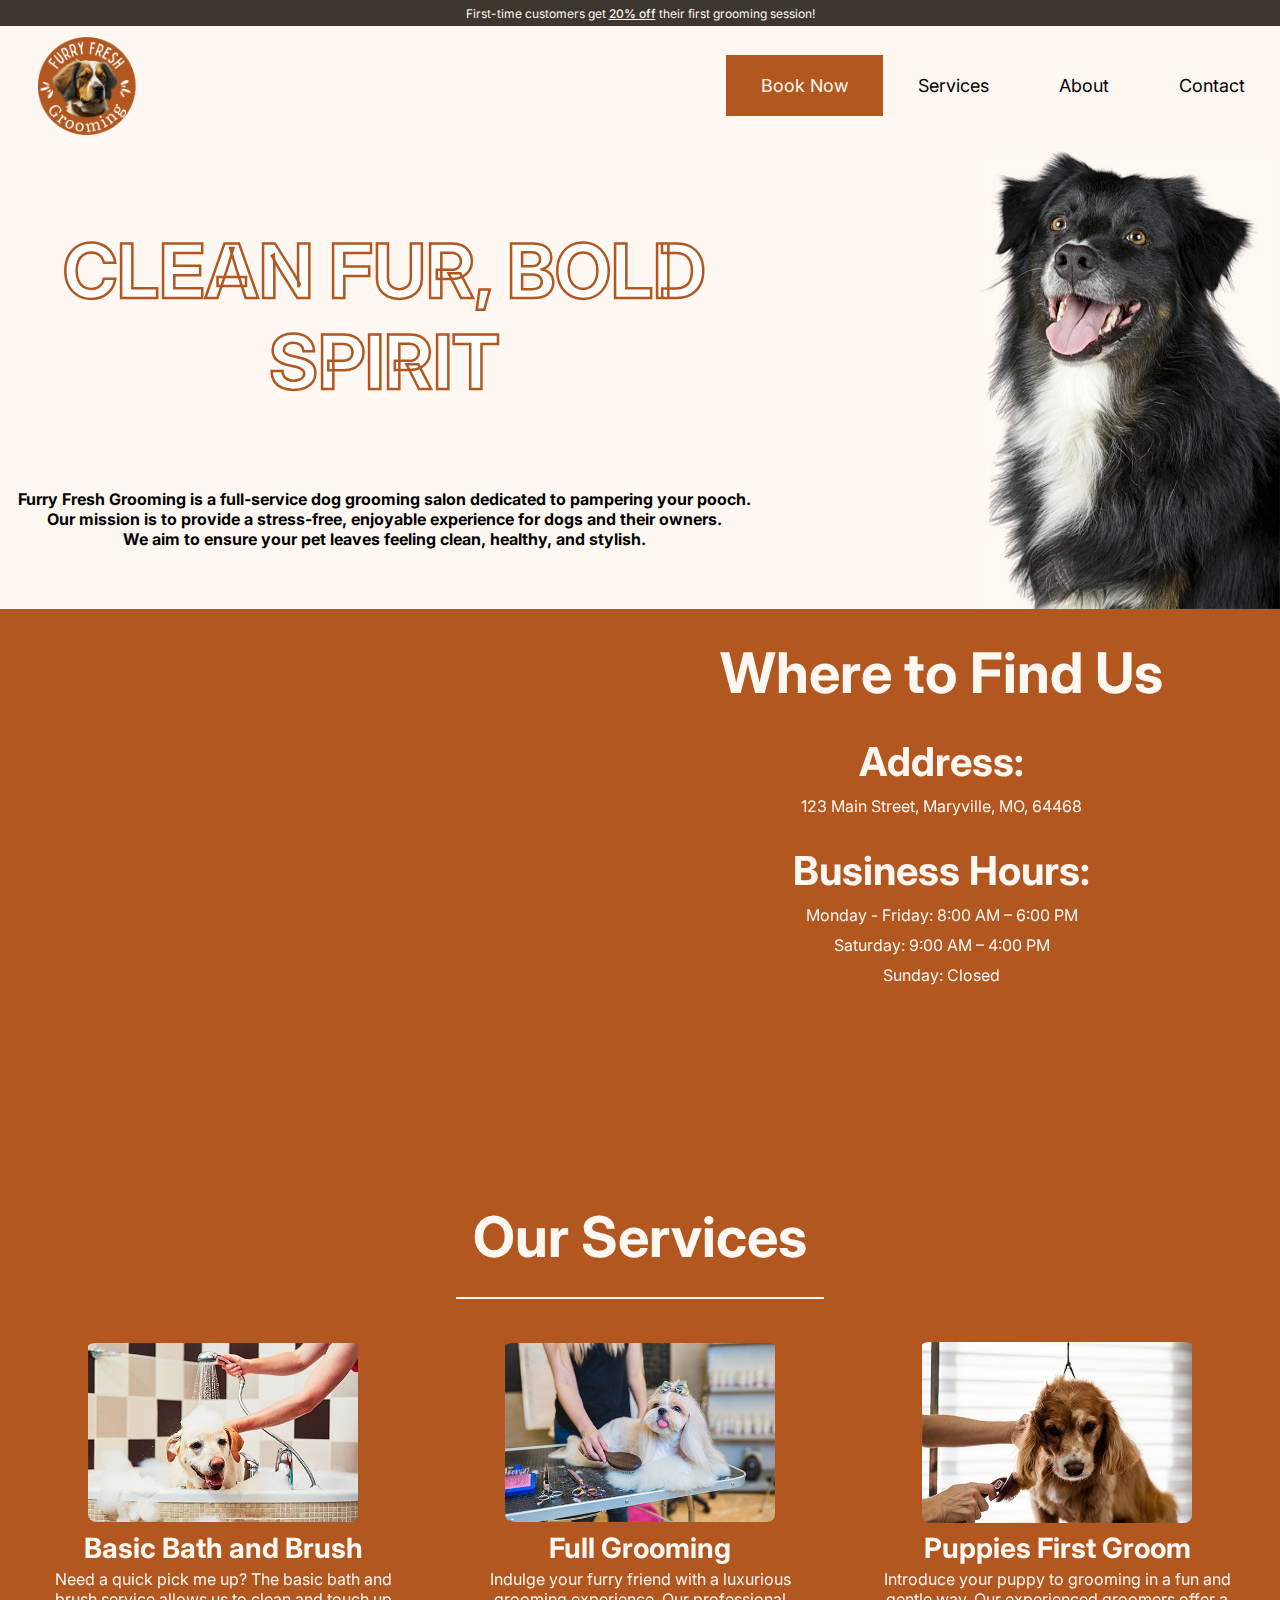
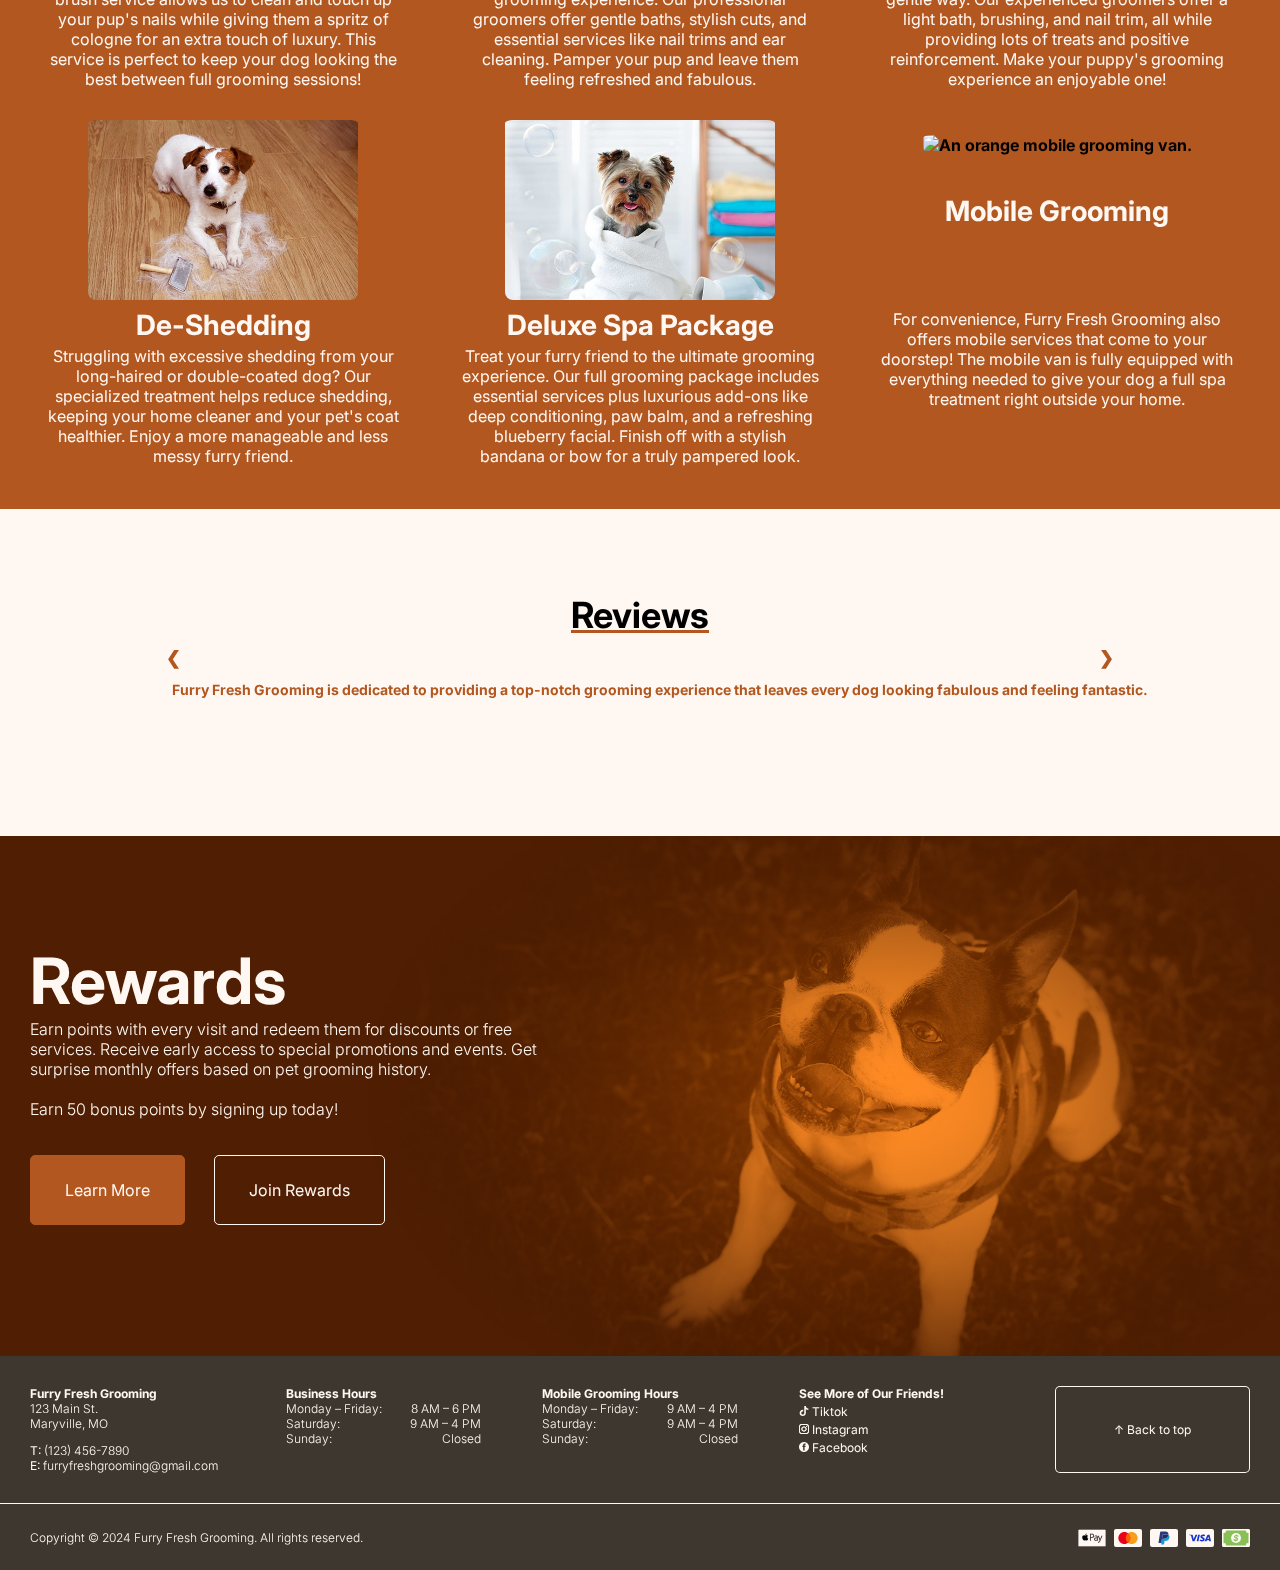
==== commit 45c4ace5: "Merge branch 'main' of https://github.com/334Fa24/client-project-group-4thibault-hare-thomas" ====
--- a/index.html
+++ b/index.html
@@ -70,7 +70,7 @@
                     <iframe src="https://www.google.com/maps/embed?pb=!1m18!1m12!1m3!1d3040.798085076285!2d-94.87518152556625!3d40.34682495989349!2m3!1f0!2f0!3f0!3m2!1i1024!2i768!4f13.1!3m3!1m2!1s0x87eac514d7d5eced%3A0x302426403bd6cb05!2s123%20N%20Main%20St%2C%20Maryville%2C%20MO%2064468!5e0!3m2!1sen!2sus!4v1729638939676!5m2!1sen!2sus" width="600" height="500" style="border:0;" allowfullscreen="" ></iframe>
                 </div>
                 <div id="info-container">
-                    <h1>Where to Find Us</h1>
+                    <h2>Where to Find Us</h2>
                     <h3>Address:</h3>
                     <p>123 Main Street, Maryville, MO, 64468</p>
                     <h3>Business Hours:</h3>
@@ -82,7 +82,7 @@
             
             <!--Services Section-->
             <section class="service">
-                <h4>Our Services</h4>
+                <h2>Our Services</h2>
                 <hr class="short-line2">
                 <div class="table-container">
                     <table class="tab-desk-table">
@@ -92,7 +92,7 @@
                             </th>
                         </tr>
                         <tr>
-                            <td><h2>Basic Bath and Brush</h2></td>
+                            <td><h3>Basic Bath and Brush</h3></td>
                         </tr>
                         <tr>
                             <td><p>Need a quick pick me up? The basic bath and brush service allows us to clean and touch up your pup's nails while giving them a spritz of cologne for an extra touch of luxury. This service is perfect to keep your dog looking the best between full grooming sessions!</p></td>
@@ -107,7 +107,7 @@
                         </tr>
 
                         <tr>
-                            <td><h2>Full Grooming</h2></td>
+                            <td><h3>Full Grooming</h3></td>
                         </tr>
 
                         <tr>
@@ -123,7 +123,7 @@
                         </tr>
 
                         <tr>
-                            <td><h2>Puppies First Groom</h2></td>
+                            <td><h3>Puppies First Groom</h3></td>
                         </tr>
 
                         <tr>
@@ -139,7 +139,7 @@
                         </tr>
 
                         <tr>
-                            <td><h2>De-Shedding</h2></td>
+                            <td><h3>De-Shedding</h3></td>
                         </tr>
 
                         <tr>
@@ -154,7 +154,7 @@
                             </th>
                         </tr>
                         <tr>
-                            <td><h2>Deluxe Spa Package</h2></td>
+                            <td><h3>Deluxe Spa Package</h3></td>
                         </tr>
 
                         <tr>
@@ -169,7 +169,7 @@
                             </th>
                         </tr>
                         <tr>
-                            <td><h2>Mobile Grooming</h2></td>
+                            <td><h3>Mobile Grooming</h3></td>
                         </tr>
                         <tr>
                             <td><p>For convenience, Furry Fresh Grooming also offers mobile services that come to your doorstep! The mobile van is fully equipped with everything needed to give your dog a full spa treatment right outside your home.</p></td>
--- a/styles.css
+++ b/styles.css
@@ -332,7 +332,7 @@
 }
 
 section.hero.about{
- background-image: linear-gradient(to bottom, rgba(221, 121, 59, 0.5), rgba(221, 121, 59, 0.5)), url("images/happy-dogs.jpg");
+ background-image: linear-gradient(to bottom, rgba(221, 121, 59, 0.5), rgba(221, 121, 59, 0.5)), url("images/about-us.jpg");
 }
 /*BOOK NOW style*/
 section.hero.book {
@@ -340,7 +340,7 @@
 }
 /*Services page style*/
 section.hero.services {
-    background-image: linear-gradient(to bottom, rgba(221, 121, 59, 0.5), rgba(221, 121, 59, 0.5)), url("images/services-header.jpg");
+    background-image: linear-gradient(to bottom, rgba(221, 121, 59, 0.5), rgba(221, 121, 59, 0.5)), url("images/maryville-missouri-dog-grooming.jpg");
 }
 .services {
     background-color: #fff7f2;
@@ -355,13 +355,14 @@
     font-size: 1.5em;
 }
 
-.services h3 {
+.services h2 {
     padding-top: 30px;
     font-size: 1.7em;
 }
 
-.services h4 {
-    font-size: 2.5em;
+.services h3 {
+    font-size: 1.5em;
+    padding-top: 30px;
 }
 
 .round {
@@ -437,9 +438,14 @@
     background-color: #B2571F;
 }
 
-.service h4 {
-    text-align: center;
-    font-size: 3em;
+.service h2 {
+    text-align: center;
+    font-size: 3.5em;
+    color: #fff7f2;
+}
+.service h3 {
+    text-align: center;
+    font-size: 1.75em;
     color: #fff7f2;
 }
 
@@ -448,8 +454,8 @@
     width: 30%;
     margin-left: auto;
     margin-right: auto;
-    margin-top: -40px;
-    margin-bottom: 10px;
+    margin-top: -20px;
+    margin-bottom: 25px;
 }
 
 /*Style for Services Table*/
@@ -481,7 +487,7 @@
 }
 
 
-.location h1 {
+.location h2 {
     color: #fff7f2;
     font-size: 3.5em;
     margin: 0 0 10px;
@@ -662,9 +668,10 @@
     font-size: 2em;
 }
 
-.contact h4 {
+.contact h3 {
     text-align: center;
     font-size: 1.5em;
+    padding-bottom: 25px;
     color: #B2571F;
 }
 
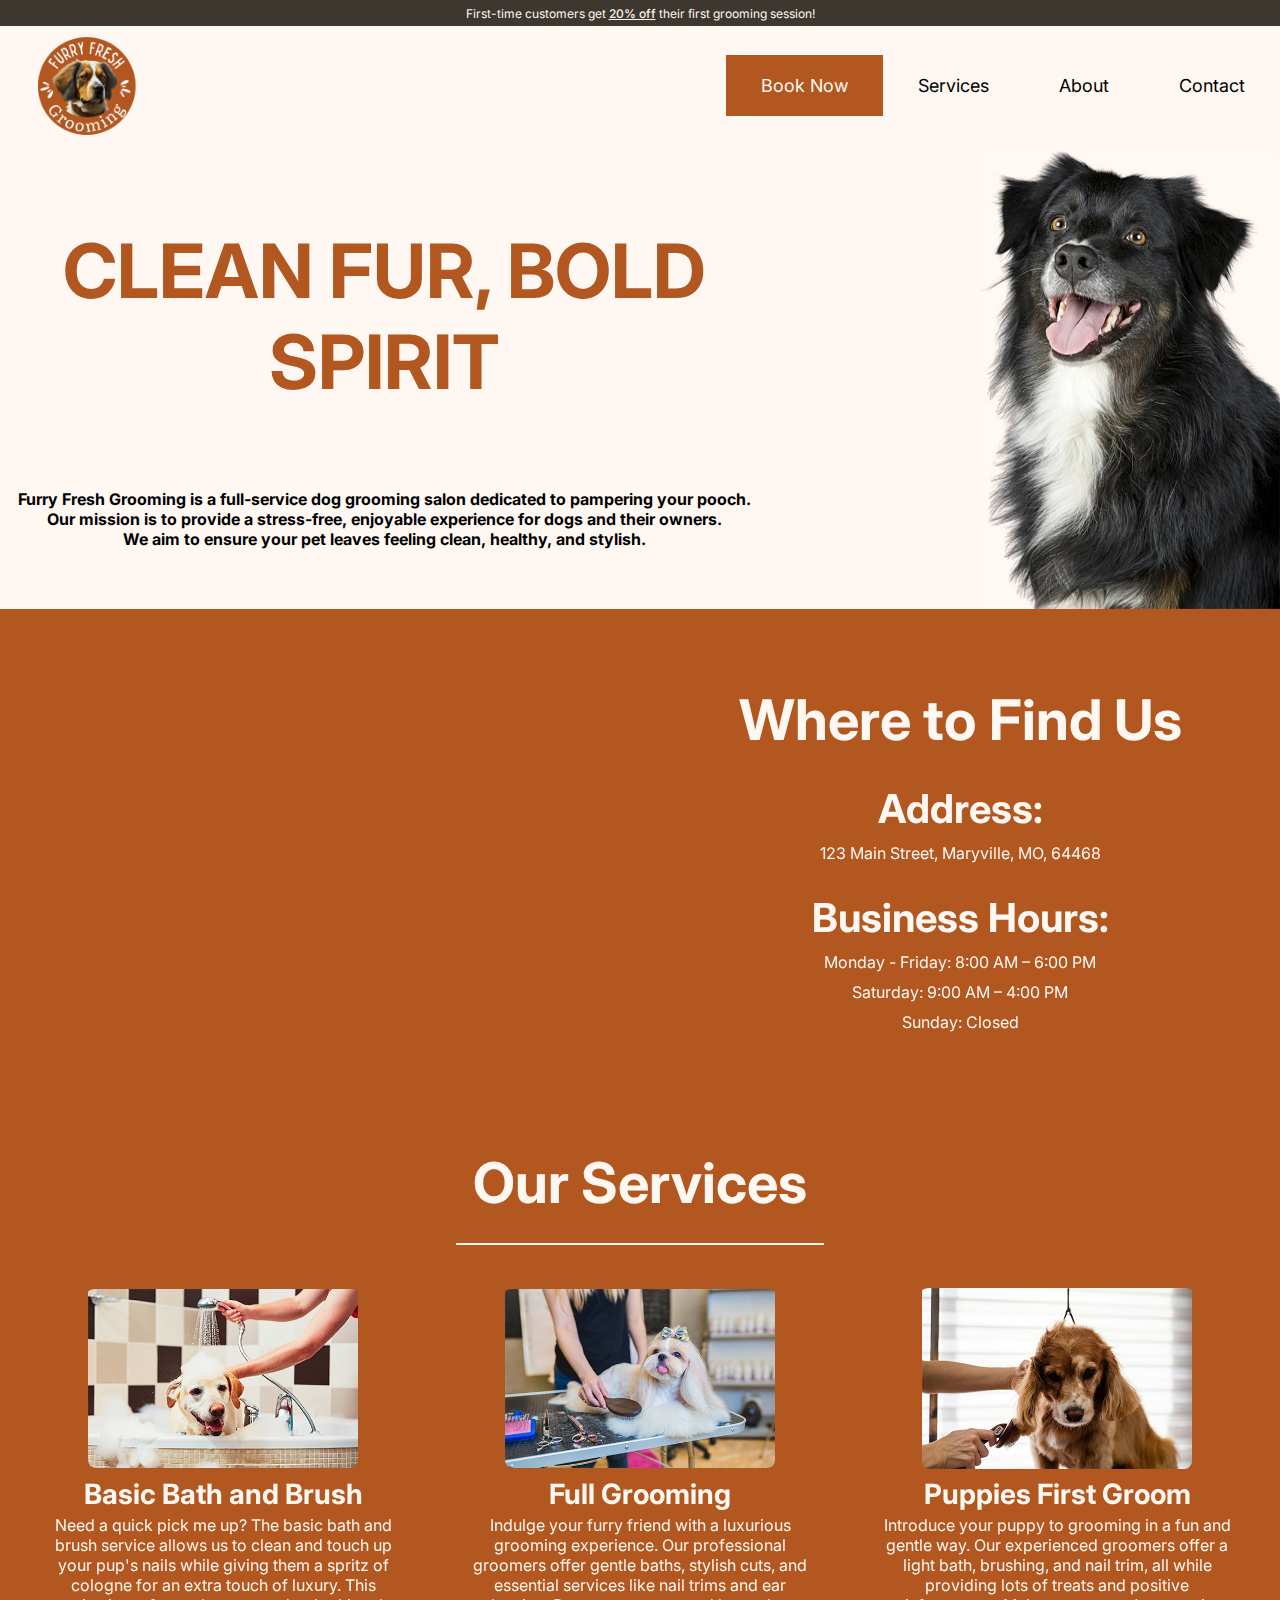
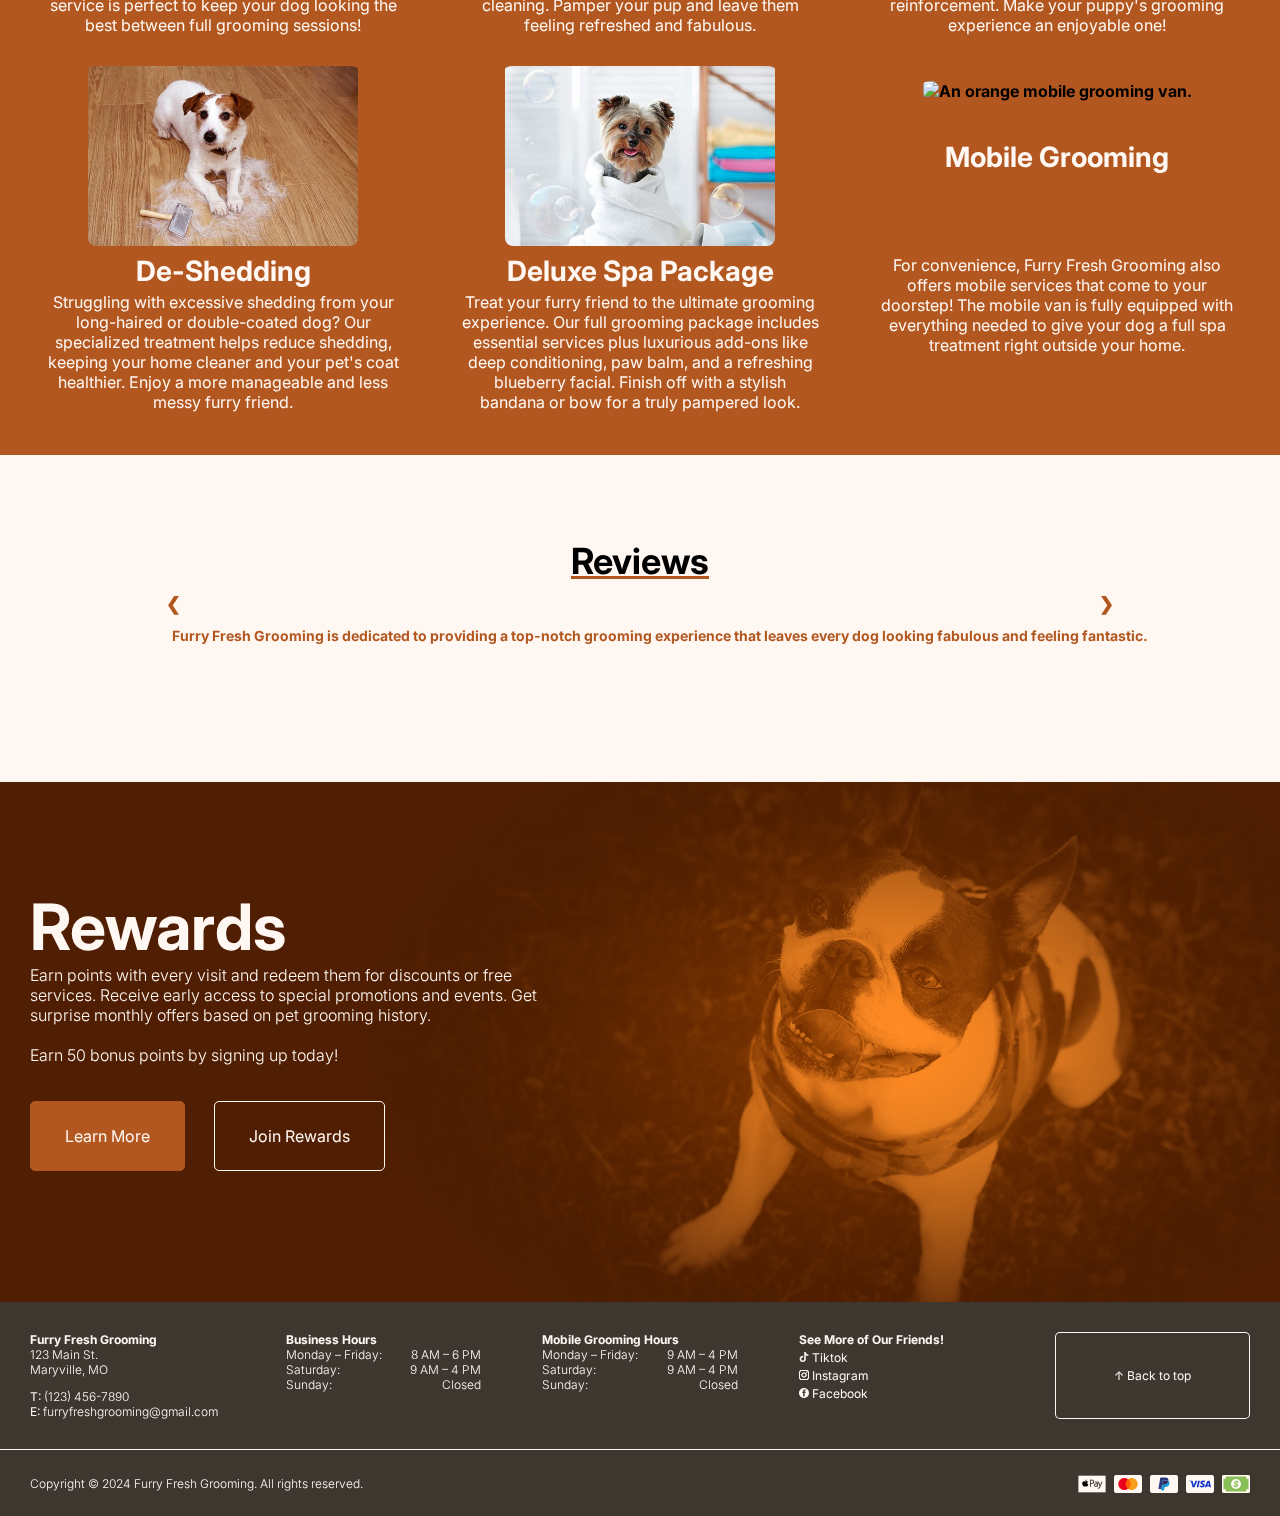
==== commit 2ac51729: "Fixed index page location spacing & enabled map on mobile" ====
--- a/index.html
+++ b/index.html
@@ -66,11 +66,9 @@
             </section>
             <!--Location Section-->
             <section class="location">
-                <div>
-                    <iframe src="https://www.google.com/maps/embed?pb=!1m18!1m12!1m3!1d3040.798085076285!2d-94.87518152556625!3d40.34682495989349!2m3!1f0!2f0!3f0!3m2!1i1024!2i768!4f13.1!3m3!1m2!1s0x87eac514d7d5eced%3A0x302426403bd6cb05!2s123%20N%20Main%20St%2C%20Maryville%2C%20MO%2064468!5e0!3m2!1sen!2sus!4v1729638939676!5m2!1sen!2sus" width="600" height="500" style="border:0;" allowfullscreen="" ></iframe>
-                </div>
+                <iframe src="https://www.google.com/maps/embed?pb=!1m18!1m12!1m3!1d3040.798085076285!2d-94.87518152556625!3d40.34682495989349!2m3!1f0!2f0!3f0!3m2!1i1024!2i768!4f13.1!3m3!1m2!1s0x87eac514d7d5eced%3A0x302426403bd6cb05!2s123%20N%20Main%20St%2C%20Maryville%2C%20MO%2064468!5e0!3m2!1sen!2sus!4v1729638939676!5m2!1sen!2sus" style="border:0;" allowfullscreen="" ></iframe>
                 <div id="info-container">
-                    <h2>Where to Find Us</h2>
+                    <h2>Where to Find&nbsp;Us</h2>
                     <h3>Address:</h3>
                     <p>123 Main Street, Maryville, MO, 64468</p>
                     <h3>Business Hours:</h3>
--- a/styles.css
+++ b/styles.css
@@ -252,6 +252,23 @@
     color: #fff7f2;
 }
 
+.asterick{
+    color: #B2571F;
+}
+
+.services{
+    text-align: center;
+}
+
+.services h2 span {
+    color: #b2571f
+}
+
+.hero-location{
+    text-align: center;
+    font-size: x-large;
+}
+
 /*Style for Dropdown(SERVICES/About)*/
 
 nav, .dropdown{
@@ -267,8 +284,9 @@
 
 /* Dropdown menu */
 .dropdown ul {
+    text-align: center;
     display: none;
-    position: absolute;
+    position: center;
     background-color:#B2571F;
     padding: 0;
     margin: 0;
@@ -477,15 +495,27 @@
 
 /*Location Home Page Style*/
 #info-container {
-        align-content: center;
-        margin-left: 60px;
-    }
+    align-content: center;
+    margin-left: 60px;
+}
+
 .location {
     background-color: #B2571F;
     display: flex;
-    align-items: flex-start;
-}
-
+    flex-direction: row;
+    justify-content: space-between;
+    text-align: center;
+}
+
+.location > * {
+    width: 47.5%;
+}
+
+iframe {
+    height: 100vh;
+    max-height: 450px;
+    margin: 0;
+}
 
 .location h2 {
     color: #fff7f2;
@@ -506,9 +536,6 @@
     text-align: center;
 }
 
-iframe {
-    margin-right: 30px;
-}
 /*Services Section Home Page Style*/
 .img img {
     width: 75%;
@@ -576,16 +603,6 @@
 
 section.terms-conditions h4 {
     margin: 0 0 4px 0;
-}
-
-/*Book Now Styling*/
-.hero.book{
-    text-align: left;
-    background-color: #B2571F;
-    color: #fff7f2;
-    padding: 20px;
-    width: 100%;
-    margin-bottom: 20px;
 }
 
 /* Disclaimer section styling */
@@ -607,7 +624,6 @@
 
 /* Form layout for the location options */
 .hero-location, .booking-form {
-    width: 100%;
     margin-bottom: 20px;
     padding: 10px;
     background-color: #fff7f2;
@@ -675,7 +691,7 @@
     color: #B2571F;
 }
 
-.tel-link {
+.tel-link, .none {
     display: none;
 }
 
@@ -814,15 +830,14 @@
 /*Index Clean Fur Bold Style*/
 .CFBS{
     font-size: 50px;
-    color:#ffffff;
-    -webkit-text-stroke:#B2571F;
-    -webkit-text-stroke-width: 2.5px;
+    color: #ffffff;
+    -webkit-text-fill-color: #B2571F;
     text-align: center;
     padding: 20px 0;
 }
 
 .CFBS p{
-    font-family:Arial, Helvetica, sans-serif;  
+    font-family: Arial, Helvetica, sans-serif;
 }
 
 .main{
@@ -1231,12 +1246,6 @@
         padding: 12px;
         width: 100%;
     }
-
-    /*Map Style*/
-    iframe {
-        display: none;
-            
-    }
     
     /*About Page Mobile Style*/
     .about{
@@ -1390,6 +1399,44 @@
     .caq{
         display: none;
     }
+    /*Mobile Style Rules for Service Table*/
+      .tab-desk-table {
+        width: 100%; /* Full width on small screens */
+        display: block; /* Stack the tables vertically */
+        margin: 10px 0; /* Space between tables */
+    }
+
+    .tab-desk-table .img {
+        text-align: center;
+        margin-bottom: 10px;
+    }
+
+    .tab-desk-table h3 {
+        font-size: 1.5em;
+        margin-top: 10px;
+    }
+
+    .tab-desk-table p {
+        font-size: 1em;
+        line-height: 1.5;
+    }
+    /* Index Styles */
+    #info-container {
+        margin-left: 0;
+    }
+
+    .location {
+        flex-direction: column;
+    }
+
+    .location > * {
+        width: 100%;
+    }
+
+    .location iframe {
+        margin-bottom: 26px;
+        max-height: 350px;
+    }
 }
 /* Footer Hover Animations for Desktop */
 @media (min-width: 768px) {
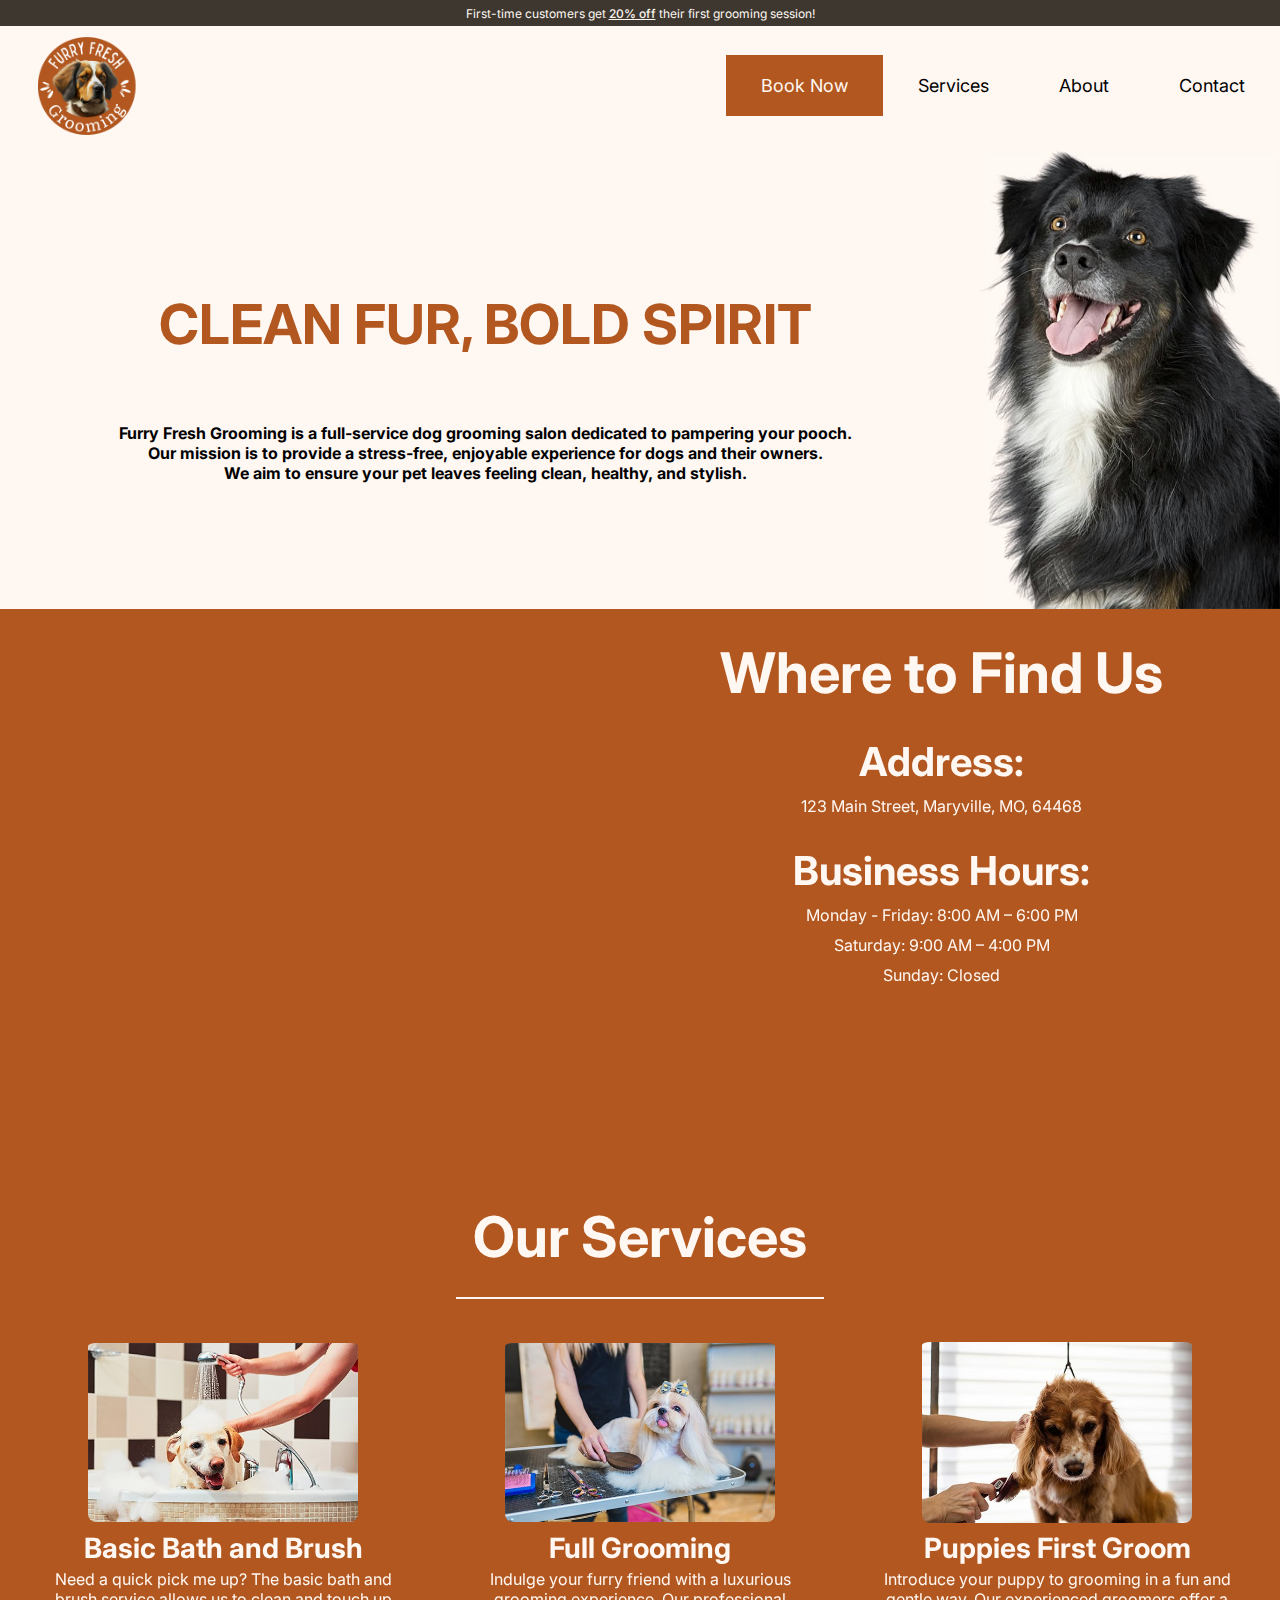
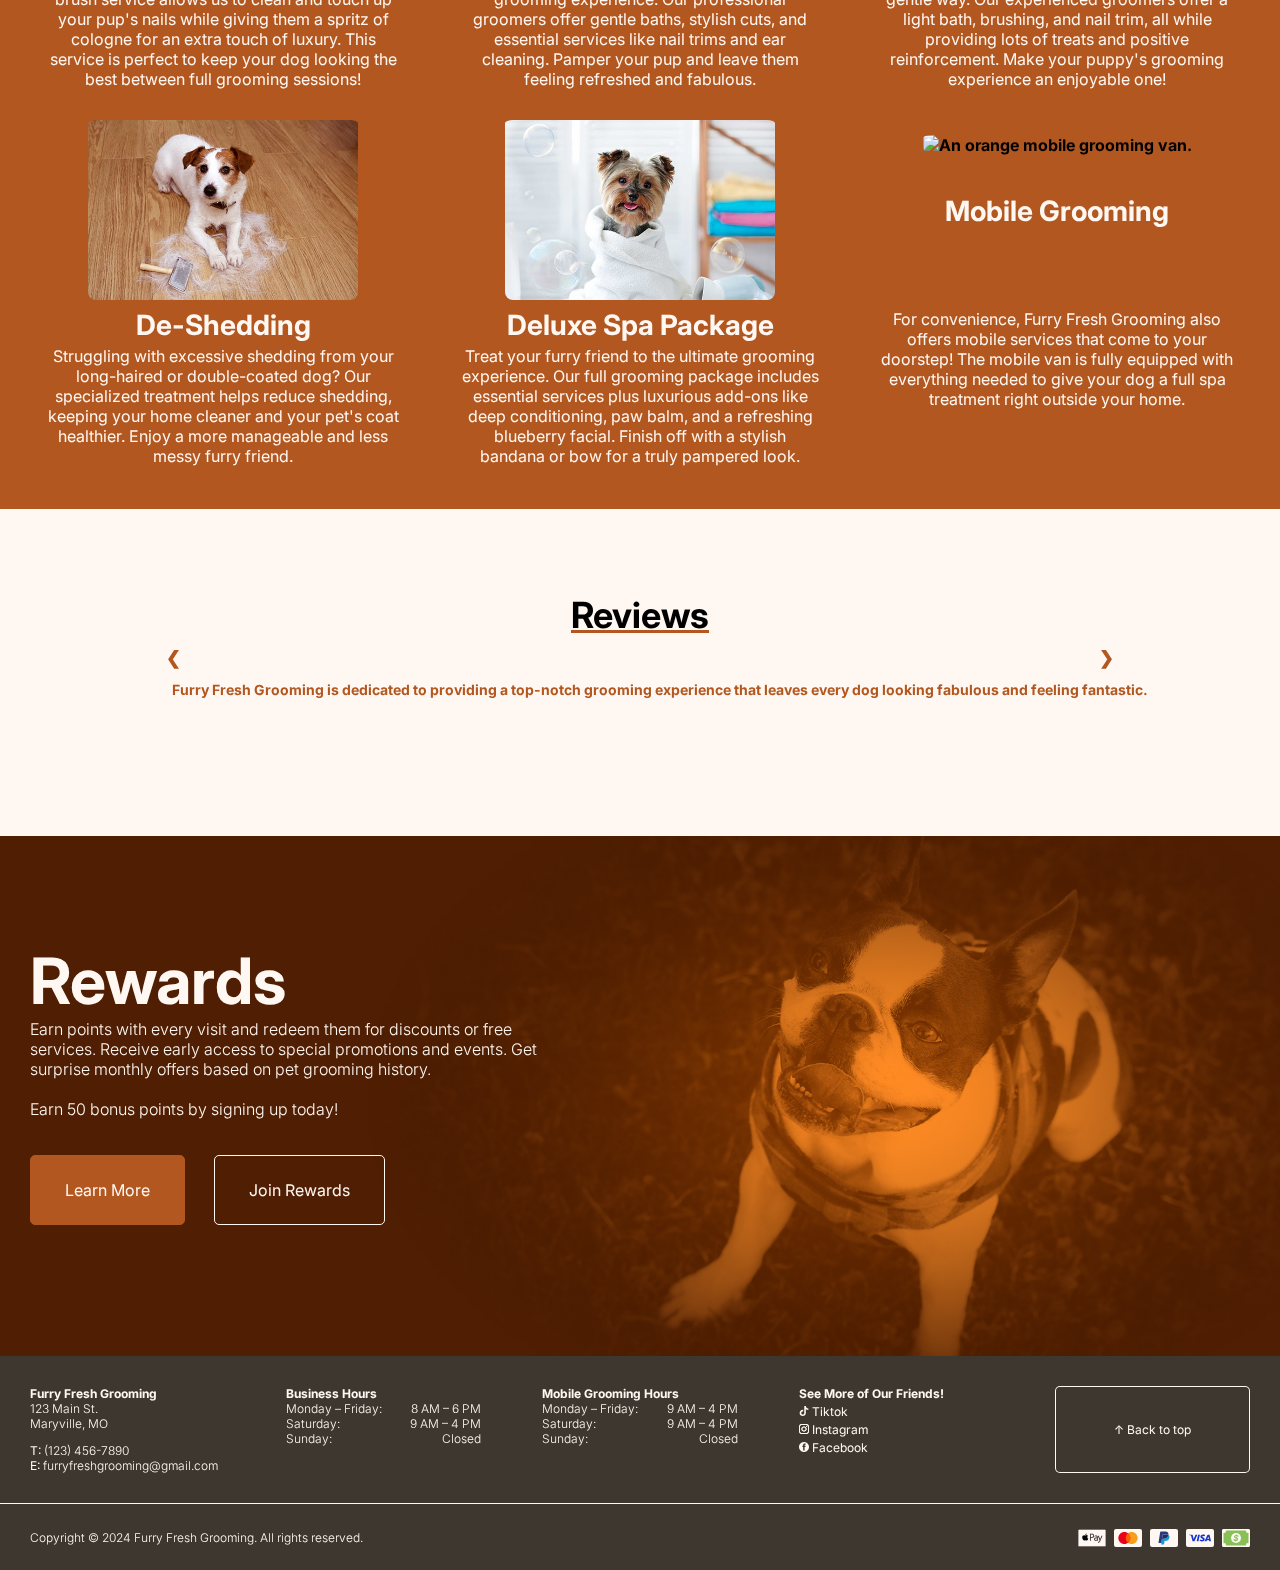
==== commit f186a6d9: "order of navigation/ CFBS fixes" ====
--- a/index.html
+++ b/index.html
@@ -32,16 +32,16 @@
                     <li><a href="book.html" class="book-now">Book Now</a></li>
                     <li class="dropdown">
                         <a href="services.html">Services</a>
-                        <ul class="dropdown-Rewards">
-                            <li><a href="rewards.html">Rewards</a></li>
+                        <ul class="dropdown-Mobile Grooming">
+                            <li><a href="mobile-grooming.html">Mobile Grooming</a>
                         </ul>
                     </li>
                     <!--About section-->
                     <li class="dropdown">
                         <a href="about.html">About</a>
                         <ul class="dropdown-About">
+                            <li><a href="rewards.html">Rewards</a></li>
                             <li><a href="faq.html">FAQ</a></li>
-                            <li><a href="mobile-grooming.html">Mobile Grooming</a>
                         </ul>
                     </li>
                     <li><a href="contact.html">Contact</a></li>
@@ -54,21 +54,21 @@
         <main>
             <!--CLEAN FUR BOLD SPIRIT of home page-->
             <section id="dog-img" class="main">
-                <div class="text-container">
-            <div class="CFBS">
+            <div class="CFBS text-container">
                 <h2>CLEAN FUR, BOLD SPIRIT</h2>
-            </div>
                     <p>Furry Fresh Grooming is a full-service dog grooming salon dedicated to pampering your pooch.</p>
                     <p>Our mission is to provide a stress-free, enjoyable experience for dogs and their owners.</p>
                     <p>We aim to ensure  your pet leaves feeling clean, healthy, and stylish.</p>
-                </div>
+            </div>
                 <img src="images/furry-fresh-grooming.jpg" alt="Dog Smiling" class="happy-dog-img" width="300" height="350">
             </section>
             <!--Location Section-->
             <section class="location">
-                <iframe src="https://www.google.com/maps/embed?pb=!1m18!1m12!1m3!1d3040.798085076285!2d-94.87518152556625!3d40.34682495989349!2m3!1f0!2f0!3f0!3m2!1i1024!2i768!4f13.1!3m3!1m2!1s0x87eac514d7d5eced%3A0x302426403bd6cb05!2s123%20N%20Main%20St%2C%20Maryville%2C%20MO%2064468!5e0!3m2!1sen!2sus!4v1729638939676!5m2!1sen!2sus" style="border:0;" allowfullscreen="" ></iframe>
+                <div>
+                    <iframe src="https://www.google.com/maps/embed?pb=!1m18!1m12!1m3!1d3040.798085076285!2d-94.87518152556625!3d40.34682495989349!2m3!1f0!2f0!3f0!3m2!1i1024!2i768!4f13.1!3m3!1m2!1s0x87eac514d7d5eced%3A0x302426403bd6cb05!2s123%20N%20Main%20St%2C%20Maryville%2C%20MO%2064468!5e0!3m2!1sen!2sus!4v1729638939676!5m2!1sen!2sus" width="600" height="500" style="border:0;" allowfullscreen="" ></iframe>
+                </div>
                 <div id="info-container">
-                    <h2>Where to Find&nbsp;Us</h2>
+                    <h2>Where to Find Us</h2>
                     <h3>Address:</h3>
                     <p>123 Main Street, Maryville, MO, 64468</p>
                     <h3>Business Hours:</h3>
--- a/styles.css
+++ b/styles.css
@@ -258,15 +258,6 @@
 
 .services{
     text-align: center;
-}
-
-.services h2 span {
-    color: #b2571f
-}
-
-.hero-location{
-    text-align: center;
-    font-size: x-large;
 }
 
 /*Style for Dropdown(SERVICES/About)*/
@@ -495,27 +486,15 @@
 
 /*Location Home Page Style*/
 #info-container {
-    align-content: center;
-    margin-left: 60px;
-}
-
+        align-content: center;
+        margin-left: 60px;
+    }
 .location {
     background-color: #B2571F;
     display: flex;
-    flex-direction: row;
-    justify-content: space-between;
-    text-align: center;
-}
-
-.location > * {
-    width: 47.5%;
-}
-
-iframe {
-    height: 100vh;
-    max-height: 450px;
-    margin: 0;
-}
+    align-items: flex-start;
+}
+
 
 .location h2 {
     color: #fff7f2;
@@ -536,6 +515,9 @@
     text-align: center;
 }
 
+iframe {
+    margin-right: 30px;
+}
 /*Services Section Home Page Style*/
 .img img {
     width: 75%;
@@ -623,7 +605,7 @@
 }
 
 /* Form layout for the location options */
-.hero-location, .booking-form {
+.hero-location, .booking-form, .book-location {
     margin-bottom: 20px;
     padding: 10px;
     background-color: #fff7f2;
@@ -828,8 +810,8 @@
 }
 
 /*Index Clean Fur Bold Style*/
-.CFBS{
-    font-size: 50px;
+.CFBS h2{
+    font-size: 55px;
     color: #ffffff;
     -webkit-text-fill-color: #B2571F;
     text-align: center;
@@ -837,7 +819,11 @@
 }
 
 .CFBS p{
-    font-family: Arial, Helvetica, sans-serif;
+font-size: 16px;
+color: #000;
+text-align: center;
+font-weight: bold;
+width: 100%;
 }
 
 .main{
@@ -851,6 +837,7 @@
     display: flex;
     flex-direction: column;
     max-width: 60%;
+    margin: 0 auto;
 }
 
 .text-container p{
@@ -1246,6 +1233,12 @@
         padding: 12px;
         width: 100%;
     }
+
+    /*Map Style*/
+    iframe {
+        display: none;
+            
+    }
     
     /*About Page Mobile Style*/
     .about{
@@ -1420,23 +1413,6 @@
         font-size: 1em;
         line-height: 1.5;
     }
-    /* Index Styles */
-    #info-container {
-        margin-left: 0;
-    }
-
-    .location {
-        flex-direction: column;
-    }
-
-    .location > * {
-        width: 100%;
-    }
-
-    .location iframe {
-        margin-bottom: 26px;
-        max-height: 350px;
-    }
 }
 /* Footer Hover Animations for Desktop */
 @media (min-width: 768px) {
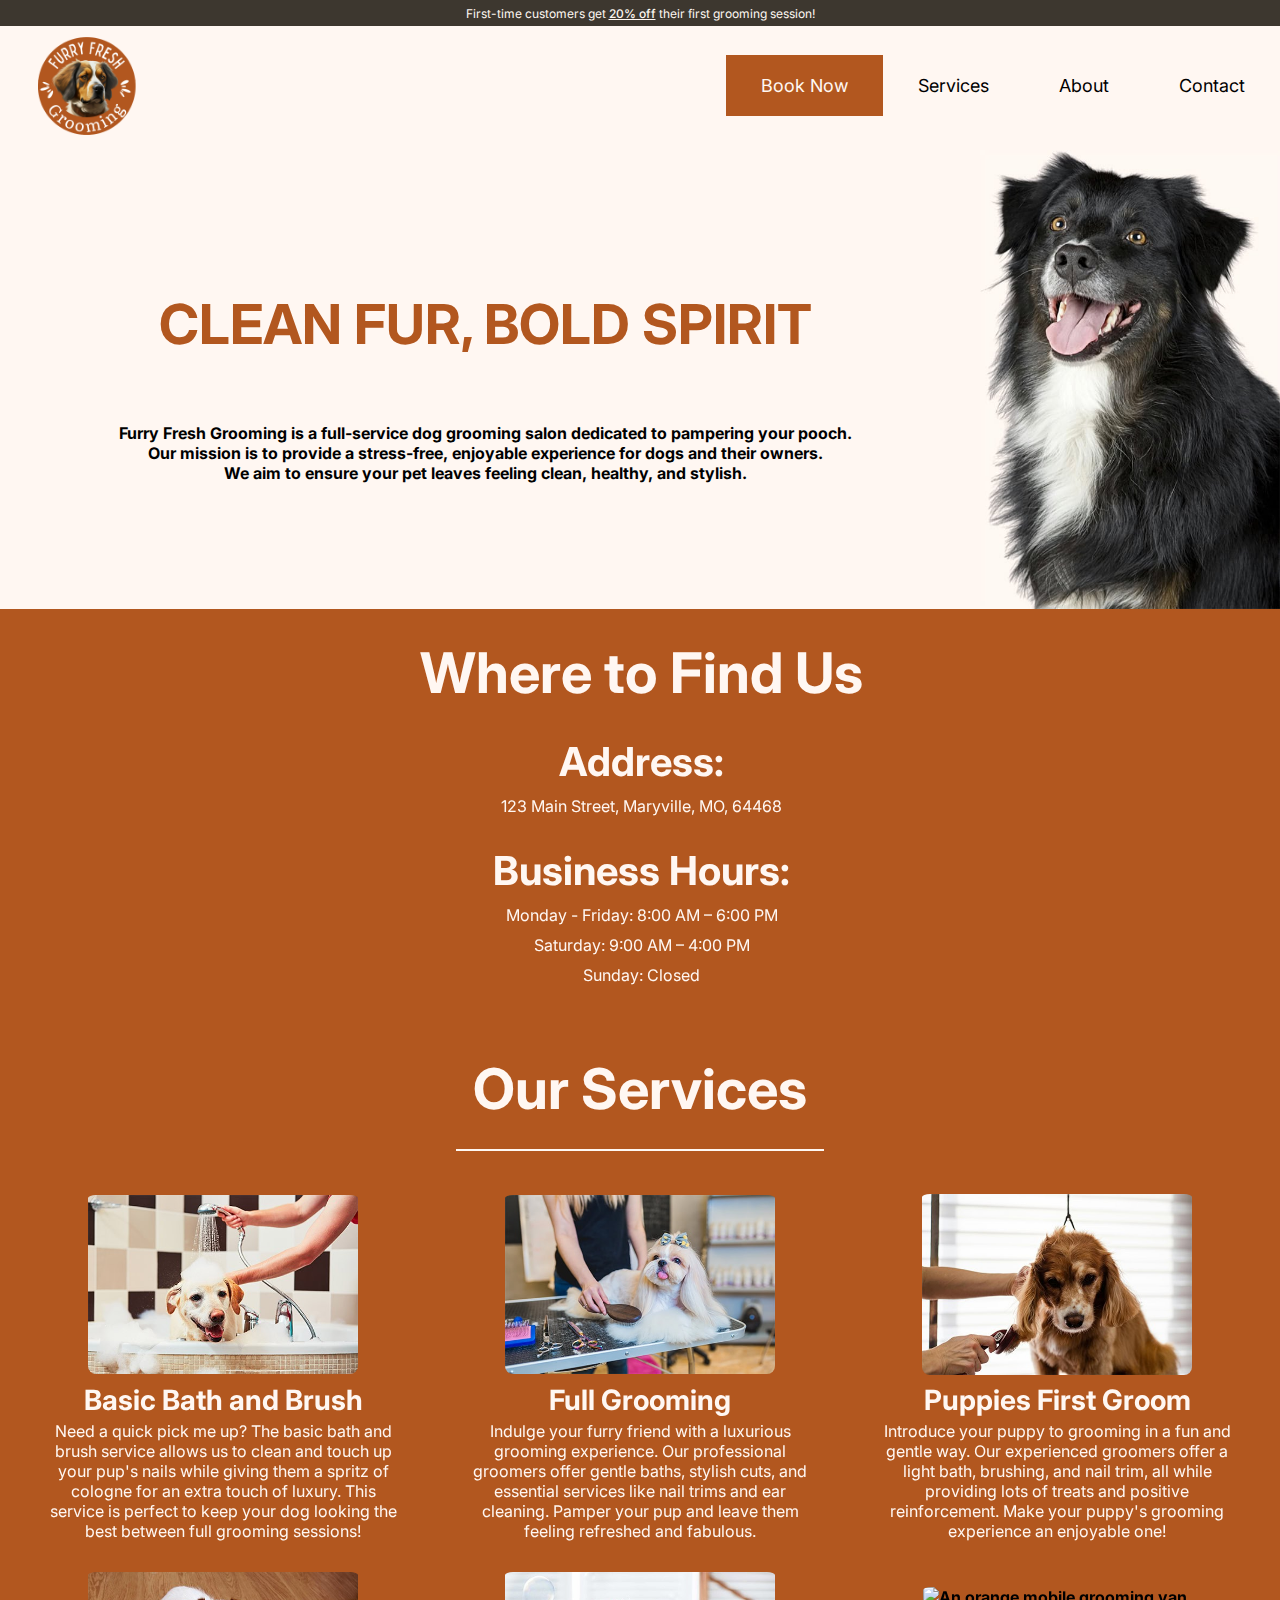
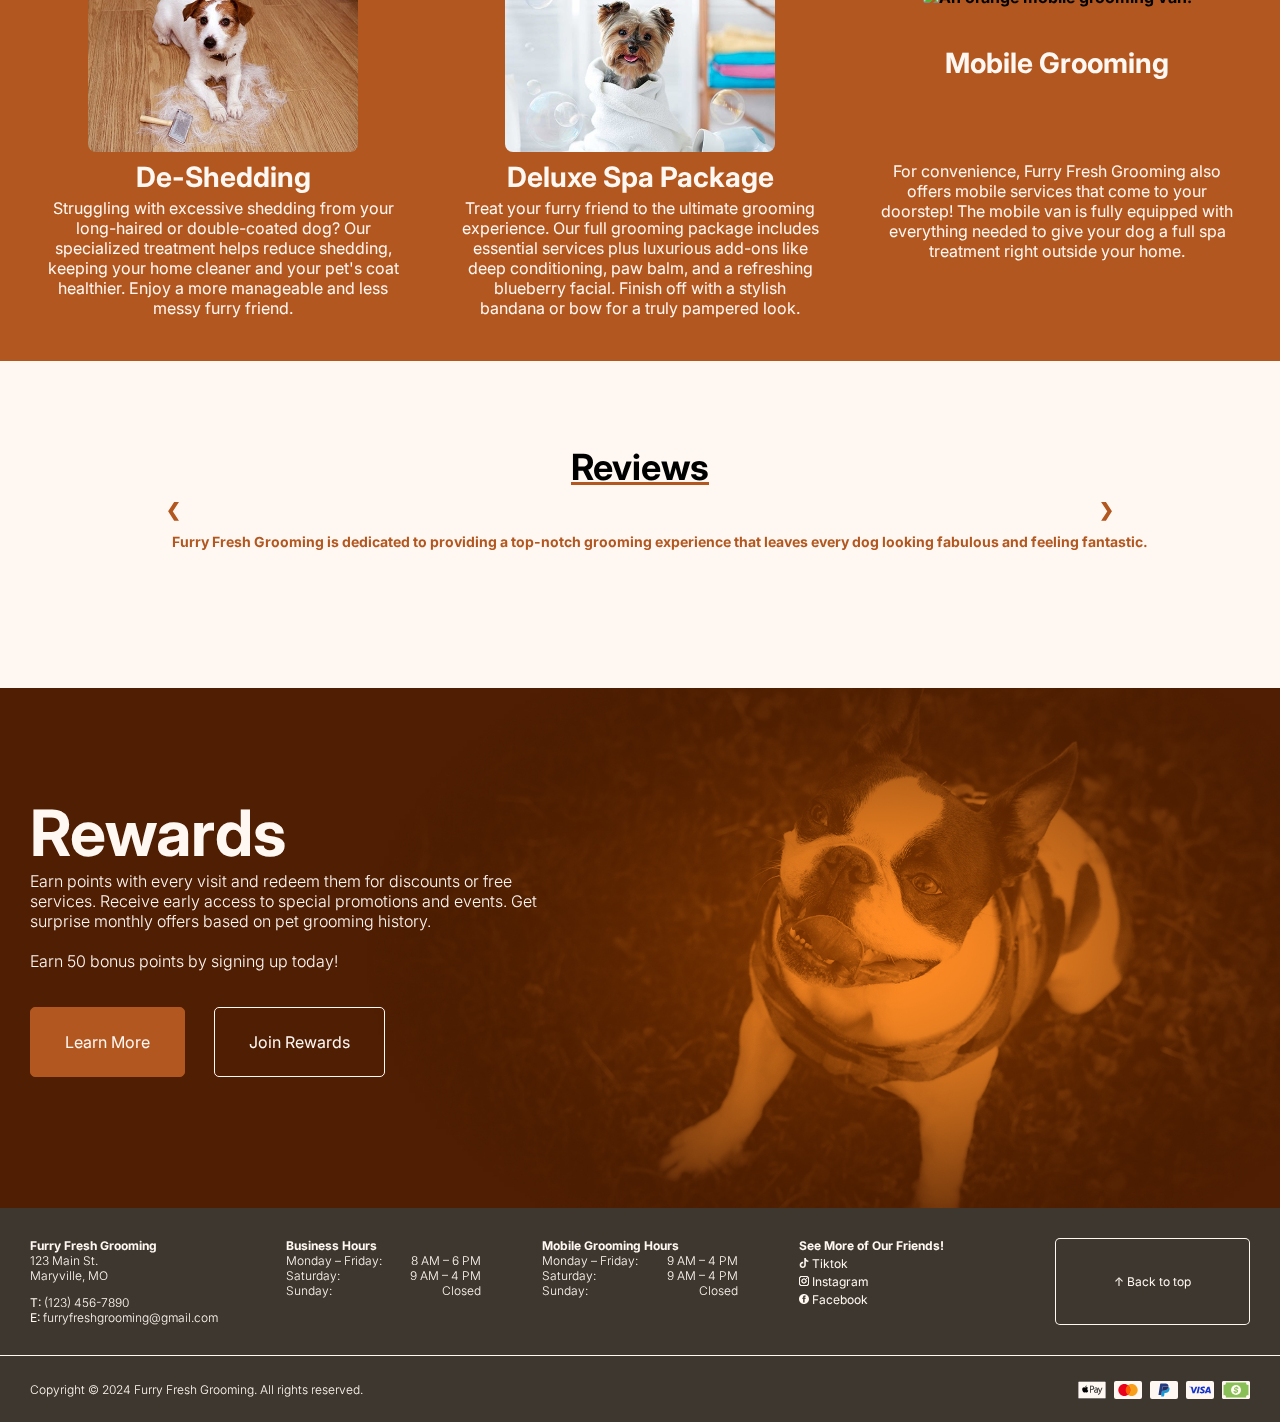
==== commit 331634b0: "Merge branch 'main' of https://github.com/334Fa24/client-project-group-4thibault-hare-thomas" ====
--- a/index.html
+++ b/index.html
@@ -64,11 +64,9 @@
             </section>
             <!--Location Section-->
             <section class="location">
-                <div>
-                    <iframe src="https://www.google.com/maps/embed?pb=!1m18!1m12!1m3!1d3040.798085076285!2d-94.87518152556625!3d40.34682495989349!2m3!1f0!2f0!3f0!3m2!1i1024!2i768!4f13.1!3m3!1m2!1s0x87eac514d7d5eced%3A0x302426403bd6cb05!2s123%20N%20Main%20St%2C%20Maryville%2C%20MO%2064468!5e0!3m2!1sen!2sus!4v1729638939676!5m2!1sen!2sus" width="600" height="500" style="border:0;" allowfullscreen="" ></iframe>
-                </div>
+                <iframe src="https://www.google.com/maps/embed?pb=!1m18!1m12!1m3!1d3040.798085076285!2d-94.87518152556625!3d40.34682495989349!2m3!1f0!2f0!3f0!3m2!1i1024!2i768!4f13.1!3m3!1m2!1s0x87eac514d7d5eced%3A0x302426403bd6cb05!2s123%20N%20Main%20St%2C%20Maryville%2C%20MO%2064468!5e0!3m2!1sen!2sus!4v1729638939676!5m2!1sen!2sus" style="border:0;" allowfullscreen="" ></iframe>
                 <div id="info-container">
-                    <h2>Where to Find Us</h2>
+                    <h2>Where to Find&nbsp;Us</h2>
                     <h3>Address:</h3>
                     <p>123 Main Street, Maryville, MO, 64468</p>
                     <h3>Business Hours:</h3>
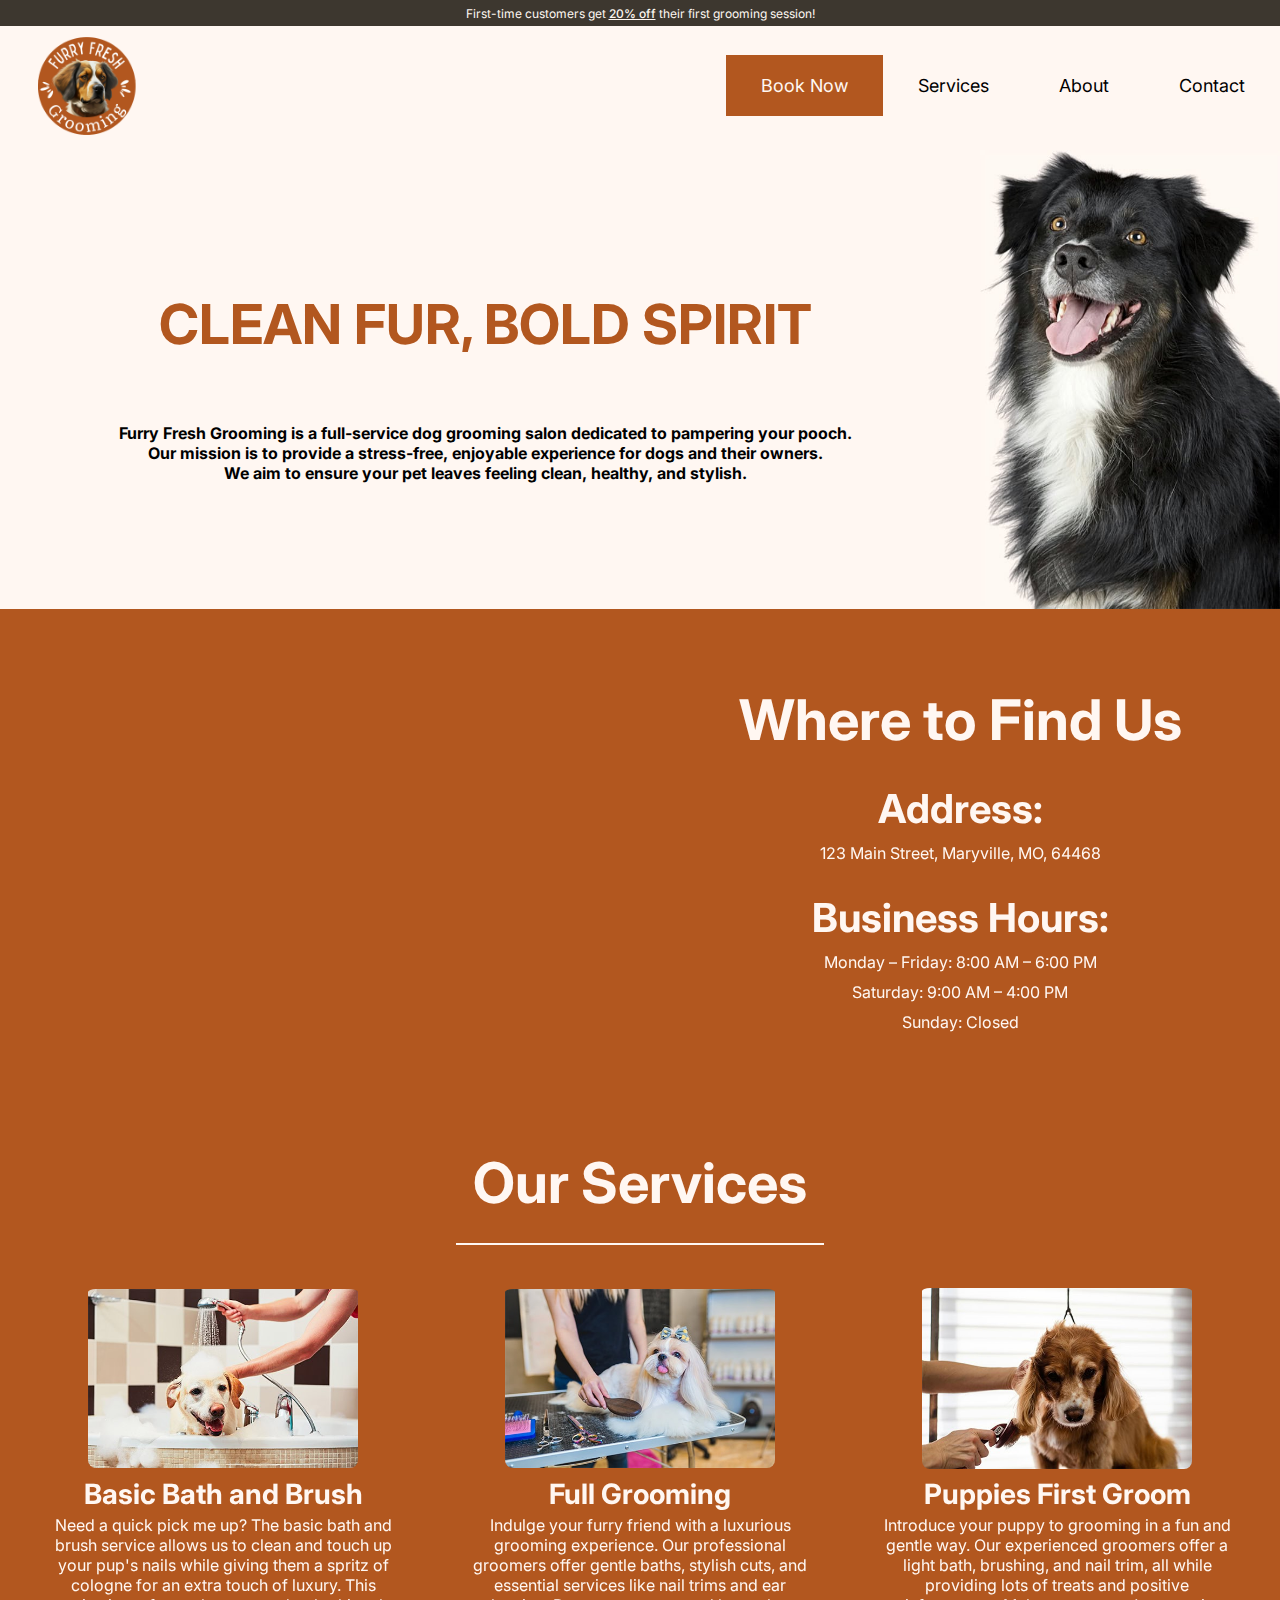
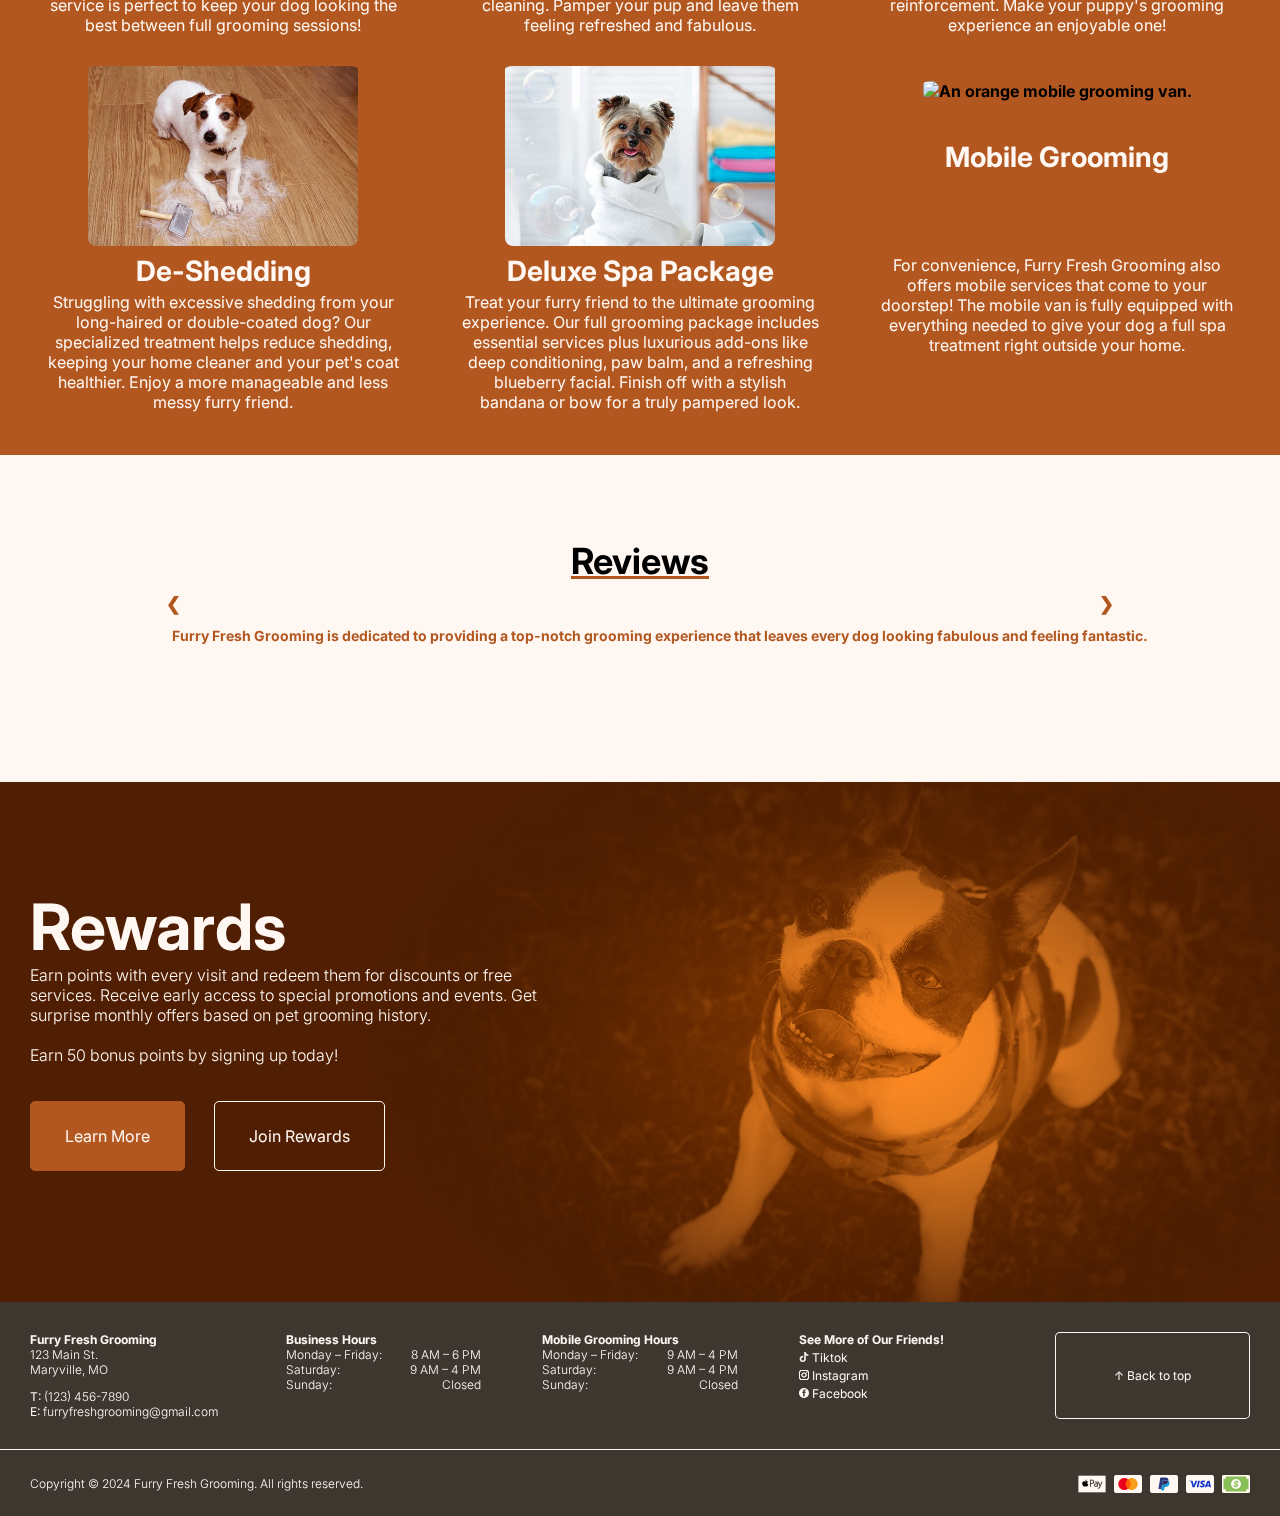
==== commit 8c3f85e4: "Restored edits that were overwritten" ====
--- a/index.html
+++ b/index.html
@@ -70,7 +70,7 @@
                     <h3>Address:</h3>
                     <p>123 Main Street, Maryville, MO, 64468</p>
                     <h3>Business Hours:</h3>
-                    <p>Monday - Friday: 8:00 AM – 6:00 PM</p>
+                    <p>Monday – Friday: 8:00 AM – 6:00 PM</p>
                     <p>Saturday: 9:00 AM – 4:00 PM</p>
                     <p>Sunday: Closed</p>
                 </div>
--- a/styles.css
+++ b/styles.css
@@ -356,7 +356,10 @@
     line-height: 1.6;  
     padding: 20px 30px;
     margin: 0;
-    
+}
+
+.services h2 span {
+    color: #b2571f
 }
 
 .services p {
@@ -486,15 +489,26 @@
 
 /*Location Home Page Style*/
 #info-container {
-        align-content: center;
-        margin-left: 60px;
-    }
+    align-content: center;
+}
+
 .location {
     background-color: #B2571F;
     display: flex;
-    align-items: flex-start;
-}
-
+    flex-direction: row;
+    justify-content: space-between;
+    text-align: center;
+}
+
+.location > * {
+    width: 47.5%;
+}
+
+iframe {
+    height: 100vh;
+    max-height: 450px;
+    margin: 0;
+}
 
 .location h2 {
     color: #fff7f2;
@@ -506,18 +520,13 @@
     color: #fff7f2;
     font-size: 2.5em;
     margin: 30px 0 10px;
-    text-align: center;
 }
 
 .location p {
     color: #fff7f2;
     margin: 0 0 10px;
-    text-align: center;
-}
-
-iframe {
-    margin-right: 30px;
-}
+}
+
 /*Services Section Home Page Style*/
 .img img {
     width: 75%;
@@ -661,13 +670,15 @@
     
 }
 
+.contact {
+    text-align: center;
+}
+
 .contact h2{
-    text-align: center;
     font-size: 2em;
 }
 
 .contact h3 {
-    text-align: center;
     font-size: 1.5em;
     padding-bottom: 25px;
     color: #B2571F;
@@ -684,6 +695,10 @@
 .contact-email-link {
     color: #B2571F;
     font-size: 1em;
+}
+
+.contact iframe {
+    width: 100%;
 }
 
 .map {
@@ -1233,12 +1248,6 @@
         padding: 12px;
         width: 100%;
     }
-
-    /*Map Style*/
-    iframe {
-        display: none;
-            
-    }
     
     /*About Page Mobile Style*/
     .about{
@@ -1413,6 +1422,30 @@
         font-size: 1em;
         line-height: 1.5;
     }
+    
+    /* Contact Styles*/
+    .contact h2 {
+        font-size: 1.6em;
+    }
+    
+    .contact h3 {
+        font-size: 1.2em;
+        padding-bottom: 25px;
+        color: #B2571F;
+    }
+
+    /* Index Styles */
+    .location {
+        justify-content: center;
+        flex-direction: column;
+    }
+    .location > * {
+        width: 100%;
+    }
+    .location iframe {
+        margin-bottom: 26px;
+        max-height: 350px;
+    }
 }
 /* Footer Hover Animations for Desktop */
 @media (min-width: 768px) {
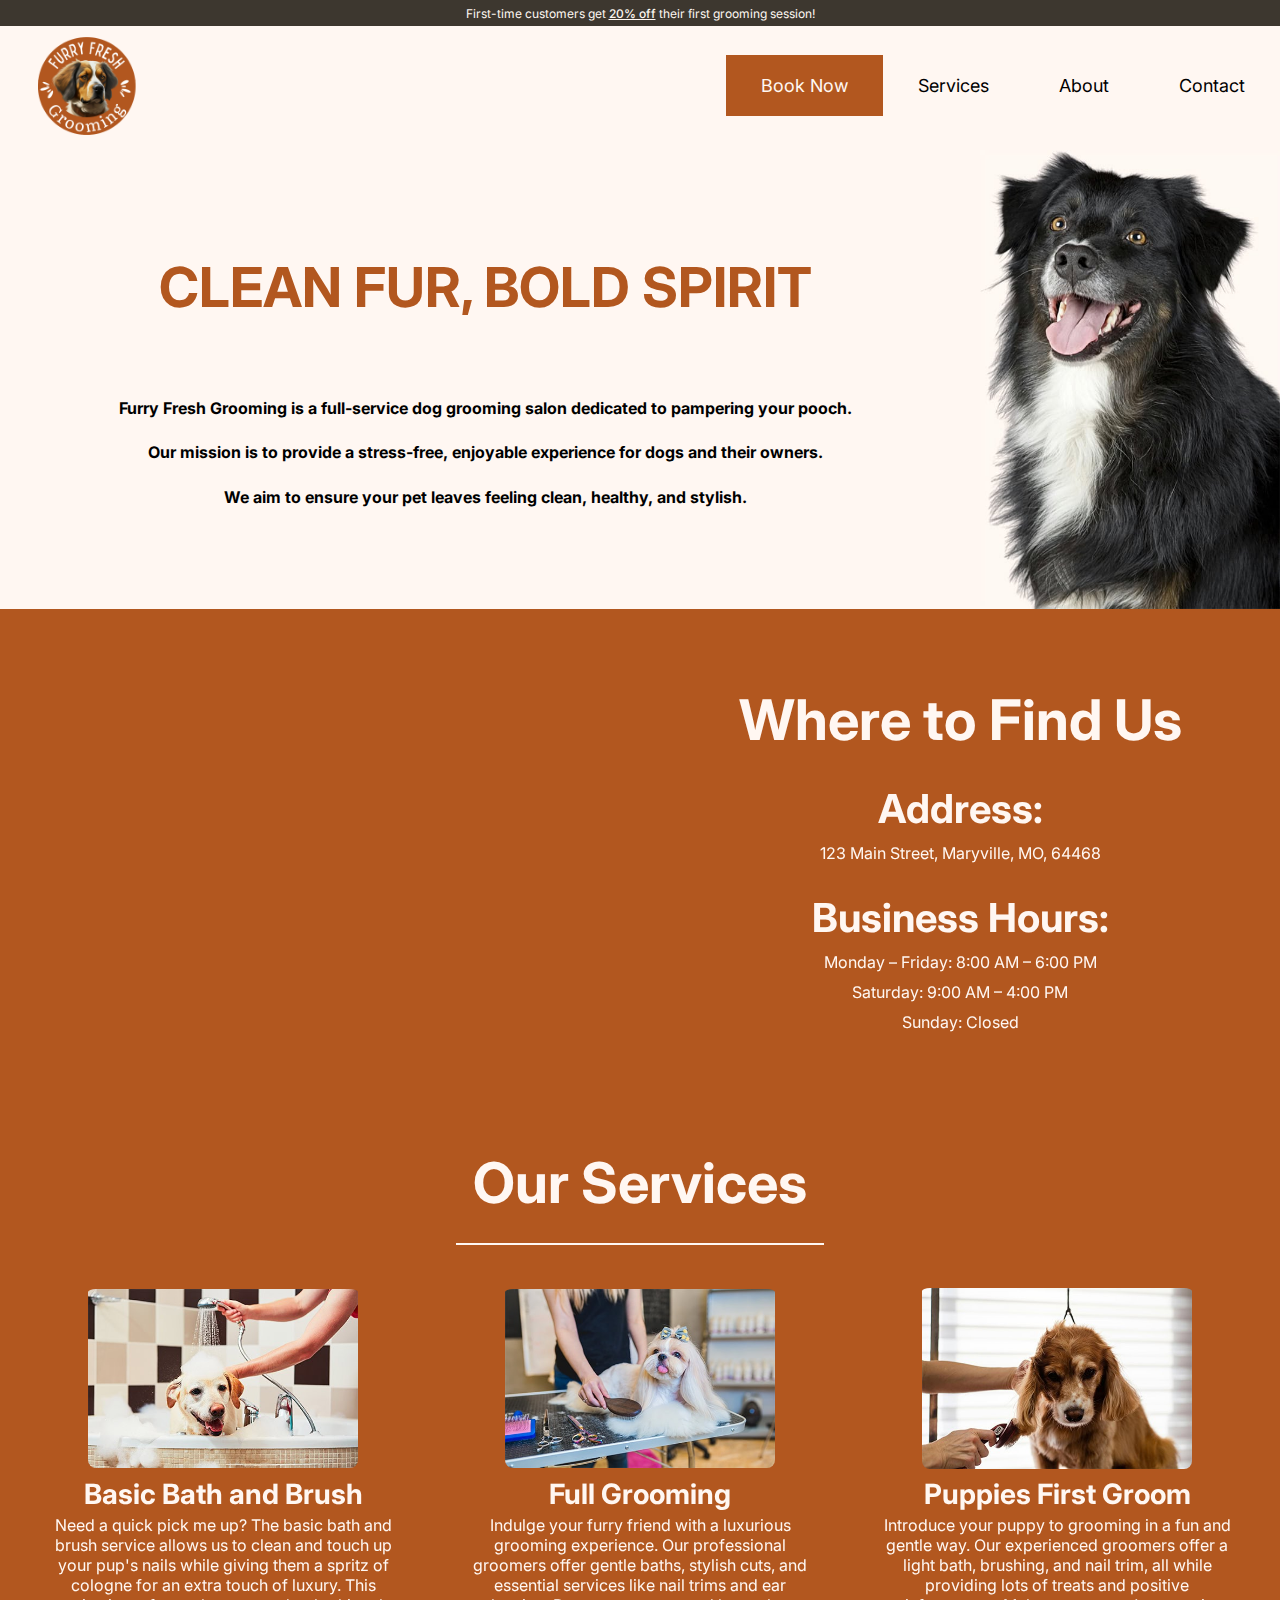
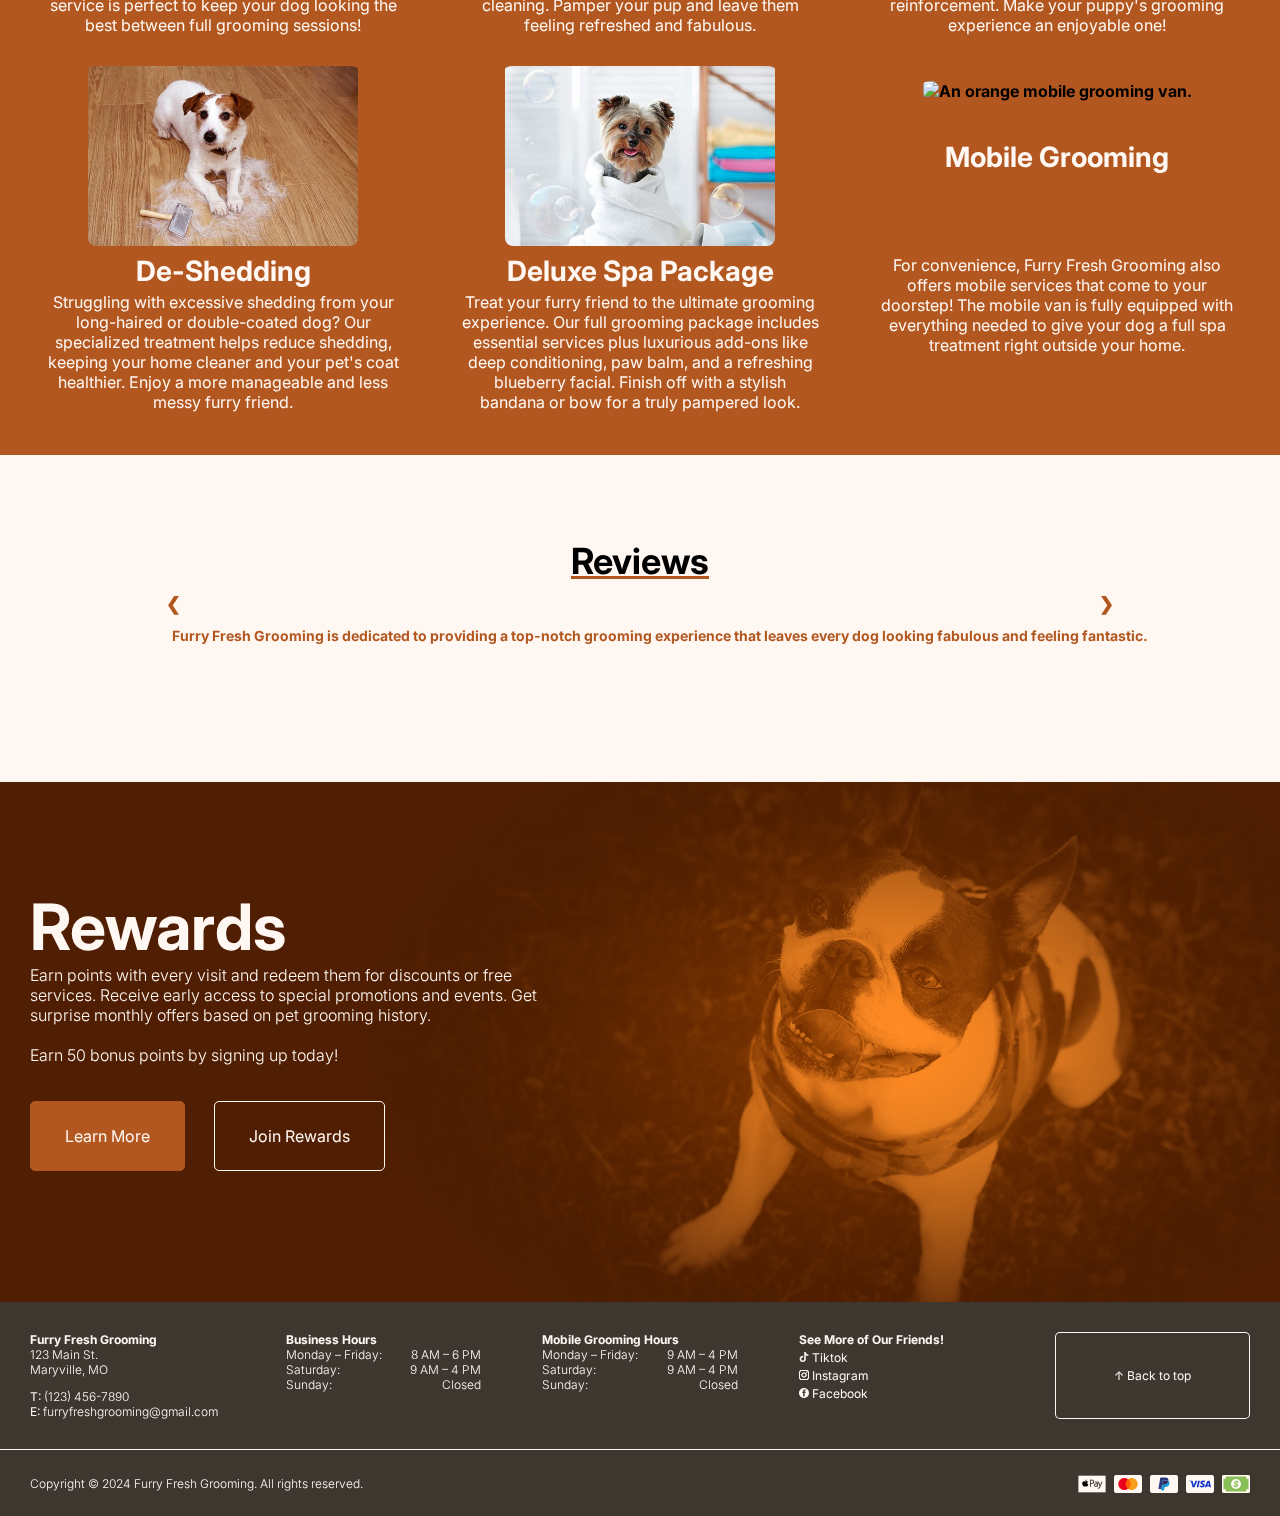
==== commit 48d5c5c7: "Added missing li brace in menu" ====
--- a/index.html
+++ b/index.html
@@ -33,7 +33,7 @@
                     <li class="dropdown">
                         <a href="services.html">Services</a>
                         <ul class="dropdown-Mobile Grooming">
-                            <li><a href="mobile-grooming.html">Mobile Grooming</a>
+                            <li><a href="mobile-grooming.html">Mobile Grooming</a></li>
                         </ul>
                     </li>
                     <!--About section-->
--- a/styles.css
+++ b/styles.css
@@ -34,13 +34,15 @@
     justify-content: space-between;
 }
 
-.paragraph {
-    padding: 20px 30px;
-    font-size: 2em; 
-    line-height: 1.6; 
+.p {
+    font-size: 20px;
+    line-height: 26px;
     color: #3D372F;
-    background-color: #fff7f2;
-    margin: 0;
+}
+
+/* Bottom divider */
+.btm-divider {
+    border-bottom: #B2571F 2px solid;
 }
 
 .red {
@@ -246,19 +248,130 @@
     display: none;
 }
 
-/*Book now design for desktop*/
+/*Book now design for desktop
+
+
+.services{
+    text-align: center;
+}
+*/
+
+/* Hero Section (for Book Now) */
+
+/* Booking Form Styling */
+
 .book-now {
     background-color: #B2571F;
     color: #fff7f2;
 }
 
-.asterick{
-    color: #B2571F;
-}
-
-.services{
-    text-align: center;
-}
+.booking-form {
+    text-align: left;
+    padding: 30px 20px;
+    background-color: #fff;
+    border-radius: 10px;
+    box-shadow: 0 4px 6px rgba(0, 0, 0, 0.1);
+}
+
+.booking-form .form-group {
+    display: flex;
+    flex-direction: column;
+    margin-bottom: 20px;
+}
+
+.booking-form label {
+    font-weight: bold;
+    color: #3D372F;
+    font-size: 1.2em; /* Slightly larger text for labels */
+    margin-bottom: 10px;
+}
+
+.booking-form input[type="text"], 
+.booking-form input[type="tel"], 
+.booking-form input[type="email"] {
+    padding: 12px;
+    font-size: 1.1em;
+    border: 1px solid #ccc;
+    border-radius: 4px;
+    width: 100%;
+    max-width: 400px; /* Limit the width */
+    margin: 0 auto; /* Center the inputs */
+}
+
+.booking-form input[type="text"]:focus, 
+.booking-form input[type="tel"]:focus, 
+.booking-form input[type="email"]:focus {
+    border-color: #B2571F;
+    outline: none;
+}
+
+.booking-form p {
+    font-size: 1.1em;
+    color: #666;
+}
+
+/* Location Selection */
+.book-location {
+    text-align: center;
+    margin-top: 30px;
+}
+
+.book-location h2 {
+    font-size: 2.5em;
+    color: #B2571F;
+    margin-bottom: 20px;
+}
+
+.location-selection {
+    display: flex;
+    justify-content: center;
+    gap: 20px;
+}
+
+.location-option {
+    display: flex;
+    align-items: center;
+    font-size: 1.2em;
+}
+
+.location-option input[type="radio"] {
+    margin-right: 10px;
+}
+
+.services-selection {
+    margin-top: 30px;
+    display: flex;
+    flex-direction: column;
+    gap: 15px;
+}
+
+.services-option {
+    font-size: 1.2em;
+    display: flex;
+    align-items: center;
+}
+
+.services-option input[type="checkbox"] {
+    margin-right: 10px;
+}
+
+/* Submit Button Styling */
+#submit {
+    background-color: #B2571F;
+    color: #fff;
+    font-size: 1.2em;
+    padding: 15px 30px;
+    border: none;
+    border-radius: 4px;
+    cursor: pointer;
+    transition: background-color 0.3s;
+    margin-top: 20px;
+}
+
+#submit:hover {
+    background-color: #9a4e1a;
+}
+
 
 /*Style for Dropdown(SERVICES/About)*/
 
@@ -275,9 +388,8 @@
 
 /* Dropdown menu */
 .dropdown ul {
-    text-align: center;
     display: none;
-    position: center;
+    position: absolute;
     background-color:#B2571F;
     padding: 0;
     margin: 0;
@@ -350,31 +462,24 @@
 /*Services page style*/
 section.hero.services {
     background-image: linear-gradient(to bottom, rgba(221, 121, 59, 0.5), rgba(221, 121, 59, 0.5)), url("images/maryville-missouri-dog-grooming.jpg");
-}
-.services {
-    background-color: #fff7f2;
-    line-height: 1.6;  
-    padding: 20px 30px;
-    margin: 0;
-}
-
-.services h2 span {
+    text-align: left;
+}
+
+.services h2 span, .services h3 span, .asterick {
     color: #b2571f
 }
 
-.services p {
-    padding-top: 15px;
-    font-size: 1.5em;
-}
-
-.services h2 {
-    padding-top: 30px;
-    font-size: 1.7em;
+.services h2, .services h3 {
+    margin-top: 30px;
+}
+
+.services h2:first-of-type {
+    margin-top: 0;
 }
 
 .services h3 {
     font-size: 1.5em;
-    padding-top: 30px;
+    margin-bottom: 6px;
 }
 
 .round {
@@ -389,44 +494,6 @@
     margin-right: auto;
     margin-top: 20px;
     margin-bottom: 20px;
-}
-.long-line {
-    border: 1px solid black;
-    width: 100%;
-    margin-left: auto;
-    margin-right: auto;
-    margin-top: 45px;
-    margin-bottom: 25px;
-}
-
-.long-line2 {
-    border: 1px solid black;
-    width: 100%;
-    margin-left: 100%;
-    margin-right: auto;
-    margin-top: 15px;
-    margin-bottom: 35px;
-}
-
-.short-line {
-    border: 1px solid black;
-    width: 23%;
-    margin-left: 0;
-    margin-right: auto;
-    margin-top: 10px;
-}
-
-.learn-btn {
-    background-color: #B2571F;
-    border: none;
-    color: white;
-    padding: 15px 32px;
-    text-align: center;
-    text-decoration: none;
-    display: inline-block;
-    font-size: 16px;
-    border-radius: 8px;
-    margin-top: 50px;
 }
 
 /*Style for Hover Img*/
@@ -597,20 +664,10 @@
 }
 
 /* Disclaimer section styling */
-.hero-disclaimer {
-    text-align: left;
-    background-color: #fff7f2;
-    padding: 15px;
-    margin-bottom: 20px;
-    border-bottom: 2px solid #B2571F;
-    
-}
-
 .hero-disclaimer h2 {
     text-align: center;
     font-size: 30px;
     margin-bottom: 10px;
-    
 }
 
 /* Form layout for the location options */
@@ -674,8 +731,8 @@
     text-align: center;
 }
 
-.contact h2{
-    font-size: 2em;
+.contact.hero {
+    text-align: left;
 }
 
 .contact h3 {
@@ -701,56 +758,34 @@
     width: 100%;
 }
 
-.map {
-    border: 2px solid #3D372F;
-    width: 100%;
-    max-width: 600px;
-    height: 450px;
-}
-
-/*About content*/
-.paragraph {
-    padding: 20px 30px;
-    font-size: 2em; 
-    line-height: 1.6; 
-    color: #3D372F;
-    text-align: center;
-    background-color: #fff7f2;
-    margin: 0;
-    border-bottom: 2px solid #B2571F;
-}
-
-.about, .about-motto {
-    background-color: #fff7f2;
-    line-height: 1.6;  
-    padding: 20px 30px;
-    margin: 0;
-    
-}
-
-.about h2, .about-motto h2 {
+.about {
+    line-height: 1.6;
+}
+
+.about.hero {
+    line-height: normal;
+}
+
+.about h2, .contact h2, .services h2, .mobile-grooming h2, .hero-disclaimer h2 {
     margin-bottom: 10px;
-    text-align: left;
     font-size: 2em;
 }
 
-.about p {
-    font-size: 1.5em;
-}
-
-.about-motto h2{
-    background-color: #fff7f2;
-    color:#3D372F;
-    padding: 20px 30px;
-    margin: 0;
-}
-
-.about-motto h1 {
+.services .btn {
+    margin: 20px 0 0 0!important;
+    padding-top: 20px;
+    padding-bottom: 20px;
+}
+
+.about-motto {
+    justify-content: center;
+    gap: 35px;
+}
+
+.about-motto h3 {
     font-size: 2em;
-    color:#B2571F;
-    text-align: center;
-    margin: 0 auto;
-    line-height: 1.2;
+    color: #B2571F;
+    line-height: normal;
     word-spacing: 35px;
 }
 
@@ -782,42 +817,32 @@
     background-image: linear-gradient(to top, rgba(221, 121, 59, 0.5), rgba(221, 121, 59, 0.5));
 }
 
-.FAQ-list{
-    list-style-type: none;
-    padding-left: 0;
-}
-
 .FAQ-list li{
     margin-bottom: 50px;   
     text-align: left;
 }
 
-.FAQ-list h3{
-    color: #B2571F;
-}
-
-.FAQ-header{
-    color: #fff7f2;
-    padding: 20px 0;
-}
-
-.FAQ-header h1{ 
-    margin: 0;
-    font-size: 50px;
-    font-weight: bold;    
-    max-width: 1200px;
-}
-
-.caq h2{
-    margin-top: 25px;
-    padding-left: 1.0em;
+.FAQ-list li:last-of-type {
+    margin-bottom: 0;
+}
+
+.FAQ-list h3, .FAQ-list li::marker {
+    font-family: 'Inter';
+    font-weight: 400;
+    font-weight: 700;
+    font-size: 1.17em;
+    color: #B2571F;
+}
+
+.caq h2 {
     text-align: center;
     font-size: 36px;
     border-bottom: 2px solid #B2571F;
+    padding-bottom: 6px;
 }
 
 /*INDEX Main styles*/
-.slideshow-container{
+.slideshow-container {
     position: relative;
     max-width: 600px;
     margin: auto;
@@ -825,7 +850,7 @@
 }
 
 /*Index Clean Fur Bold Style*/
-.CFBS h2{
+.CFBS h2 {
     font-size: 55px;
     color: #ffffff;
     -webkit-text-fill-color: #B2571F;
@@ -834,11 +859,12 @@
 }
 
 .CFBS p{
-font-size: 16px;
-color: #000;
-text-align: center;
-font-weight: bold;
-width: 100%;
+    font-size: 16px;
+    line-height: 2.8;
+    color: #000;
+    text-align: center;
+    font-weight: bold;
+    width: 100%;
 }
 
 .main{
@@ -1252,25 +1278,6 @@
     /*About Page Mobile Style*/
     .about{
         text-overflow: ellipsis;
-    }   
-    
-    .about p{
-        text-align: center;
-    }
-    
-    .about h2{
-        text-align: center;
-    }
-    
-    .about-motto h2{
-        text-align: center;
-        font-size: 30px;
-    }
-    
-    .about-motto h1{
-        text-align: center;
-        font-size: 30px;
-        
     }
     
     .happy-dog-img {
@@ -1398,9 +1405,6 @@
         padding: 10px 0;
     }
     
-    .caq{
-        display: none;
-    }
     /*Mobile Style Rules for Service Table*/
       .tab-desk-table {
         width: 100%; /* Full width on small screens */
@@ -1423,9 +1427,20 @@
         line-height: 1.5;
     }
     
-    /* Contact Styles*/
-    .contact h2 {
+    /* H2 Styles */
+    .contact h2, .about h2, .services h2, .mobile-grooming h2, .hero-disclaimer h2 {
         font-size: 1.6em;
+    }
+
+    .about-motto {
+        flex-direction: column;
+        gap: 0;
+        text-align: center;
+    }
+
+    /* H3 Styles */
+    .services h3 {
+        font-size: 1.4em;
     }
     
     .contact h3 {
@@ -1446,6 +1461,11 @@
         margin-bottom: 26px;
         max-height: 350px;
     }
+    /* Global Styles */
+    .p {
+        font-size: 16px;
+        line-height: 20px;
+    }
 }
 /* Footer Hover Animations for Desktop */
 @media (min-width: 768px) {
